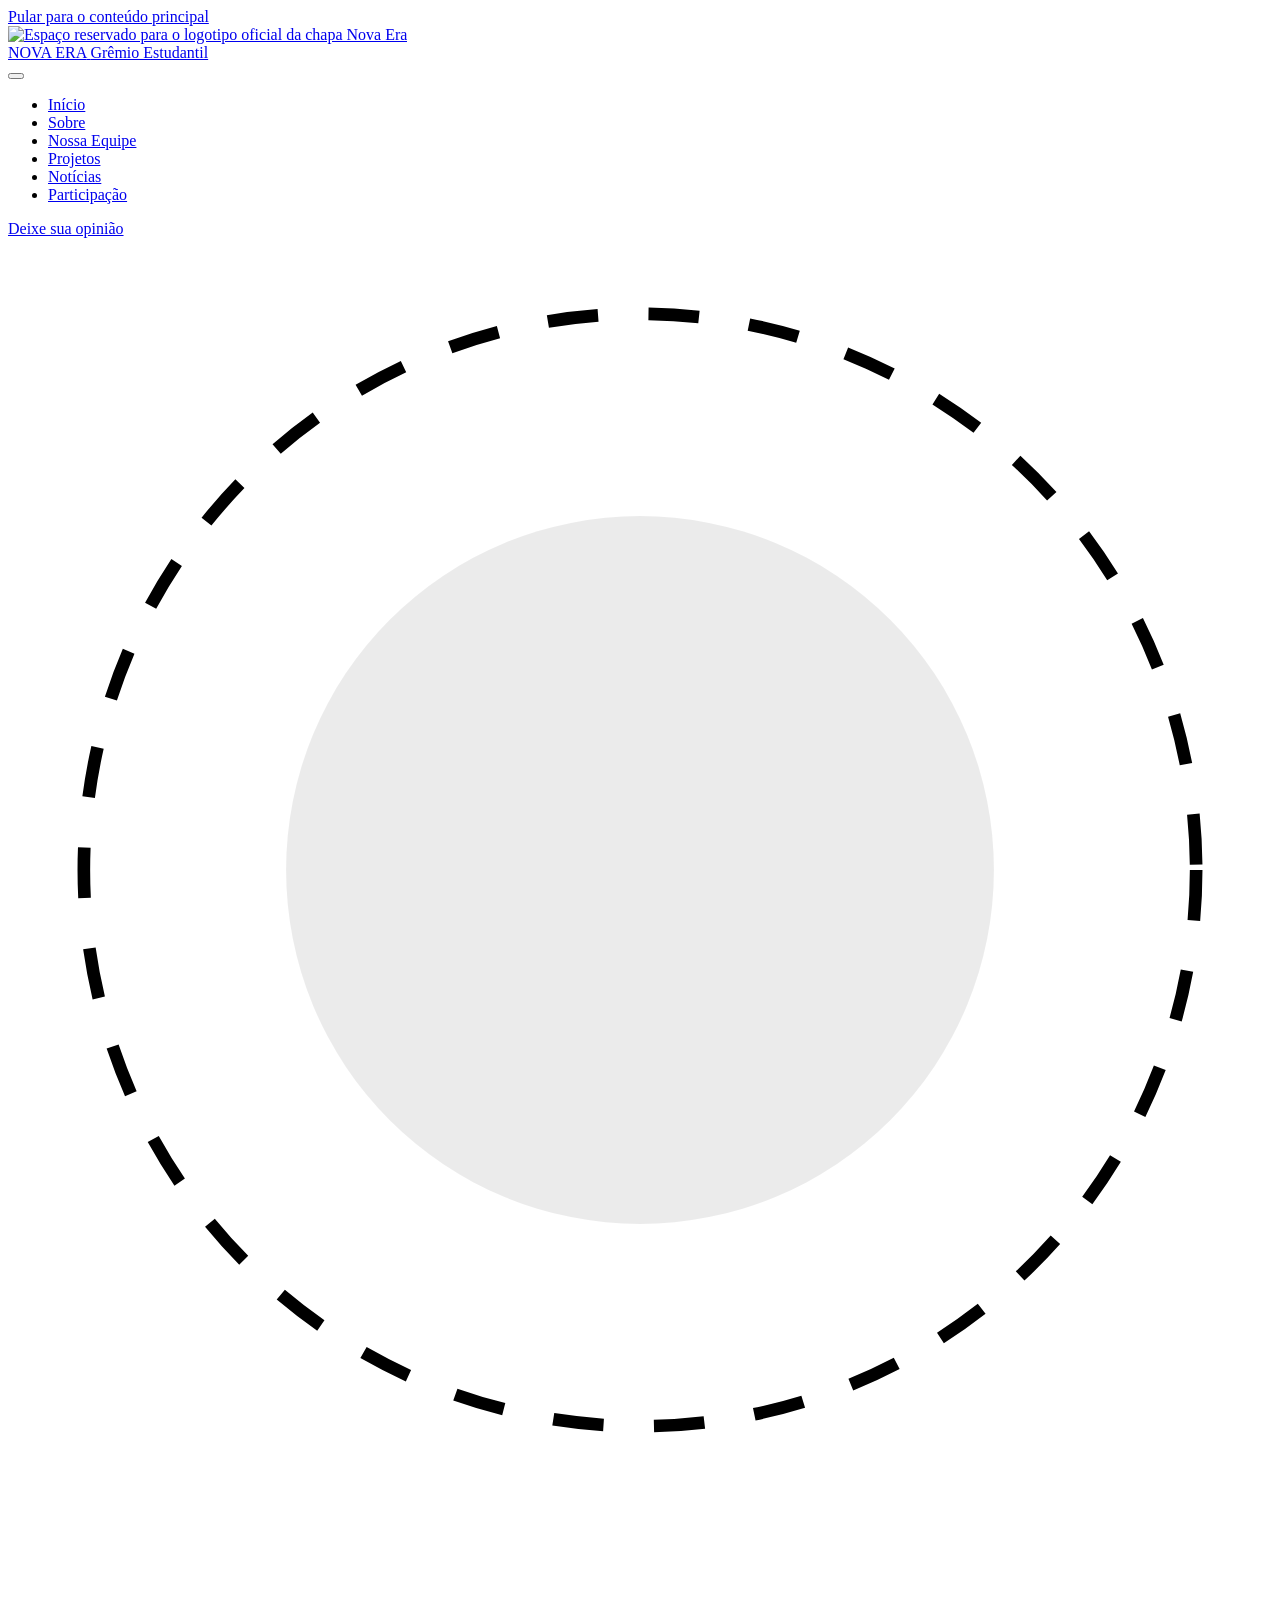
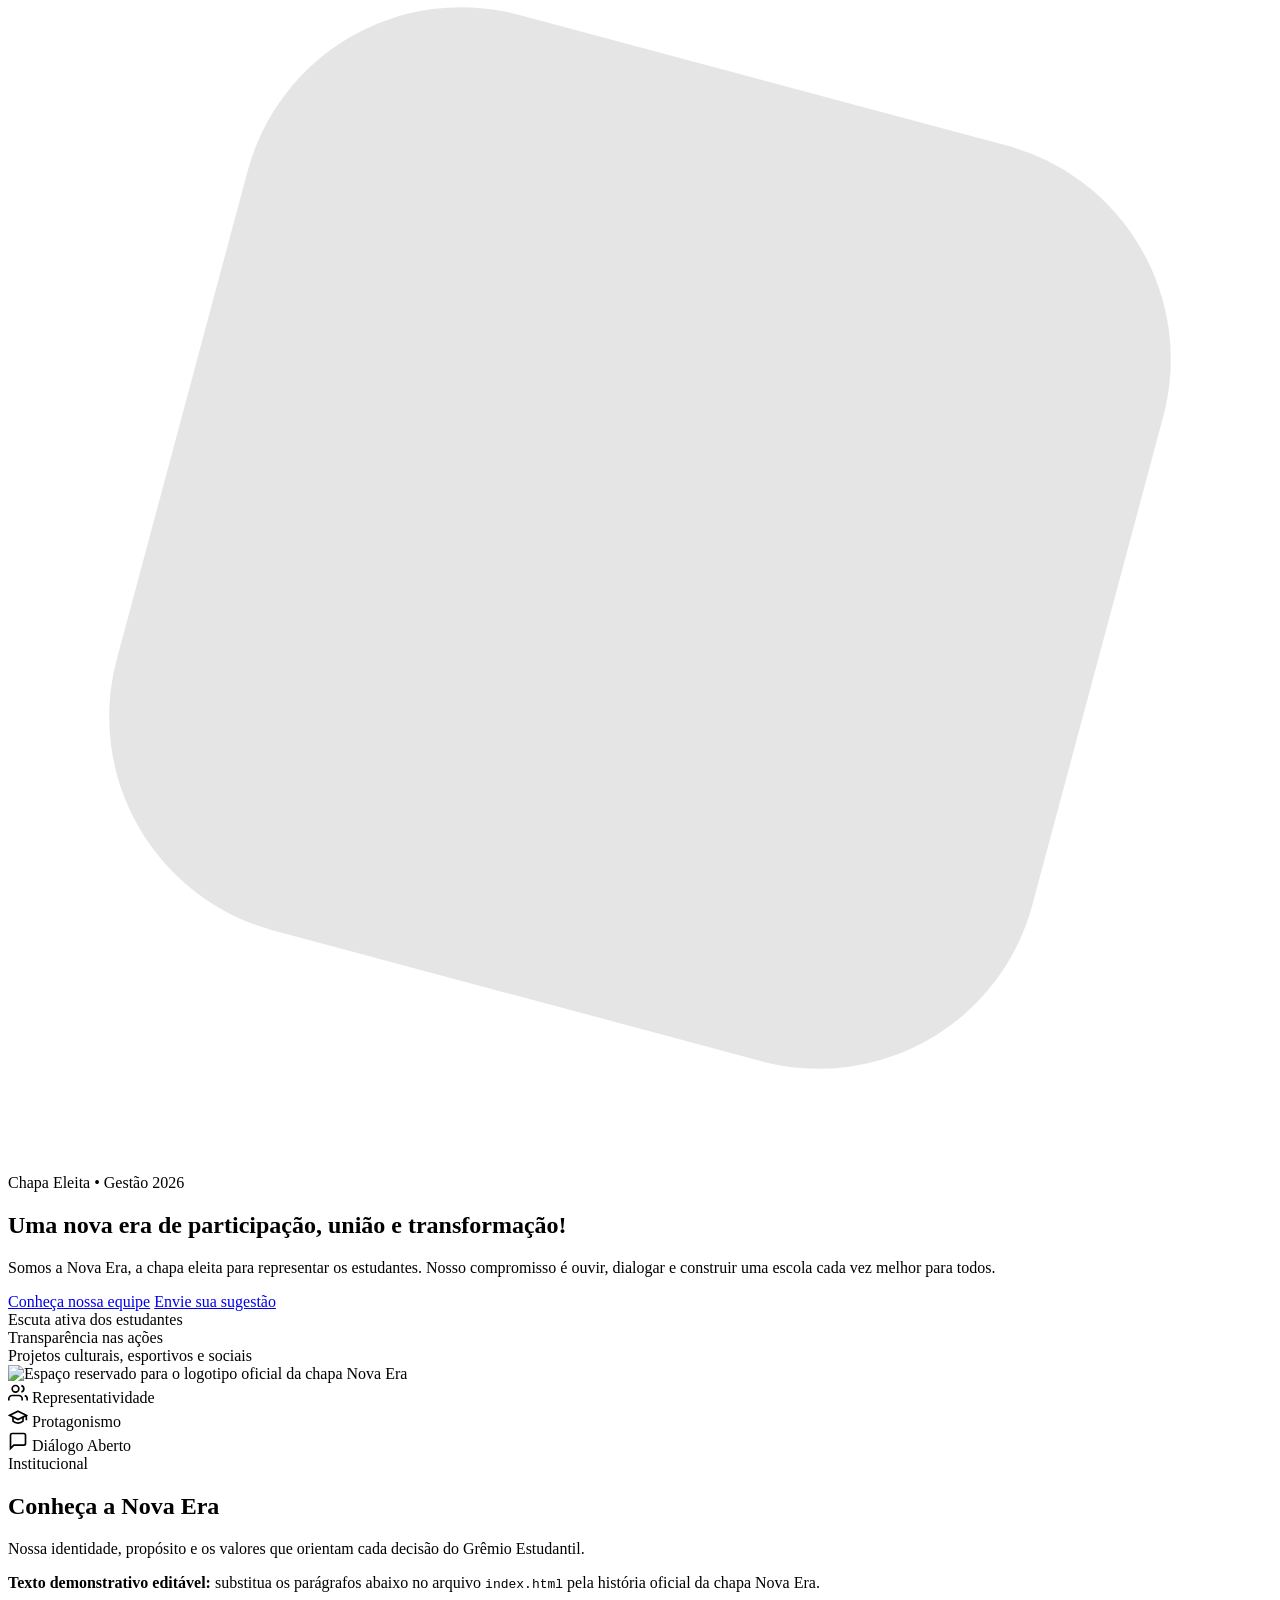
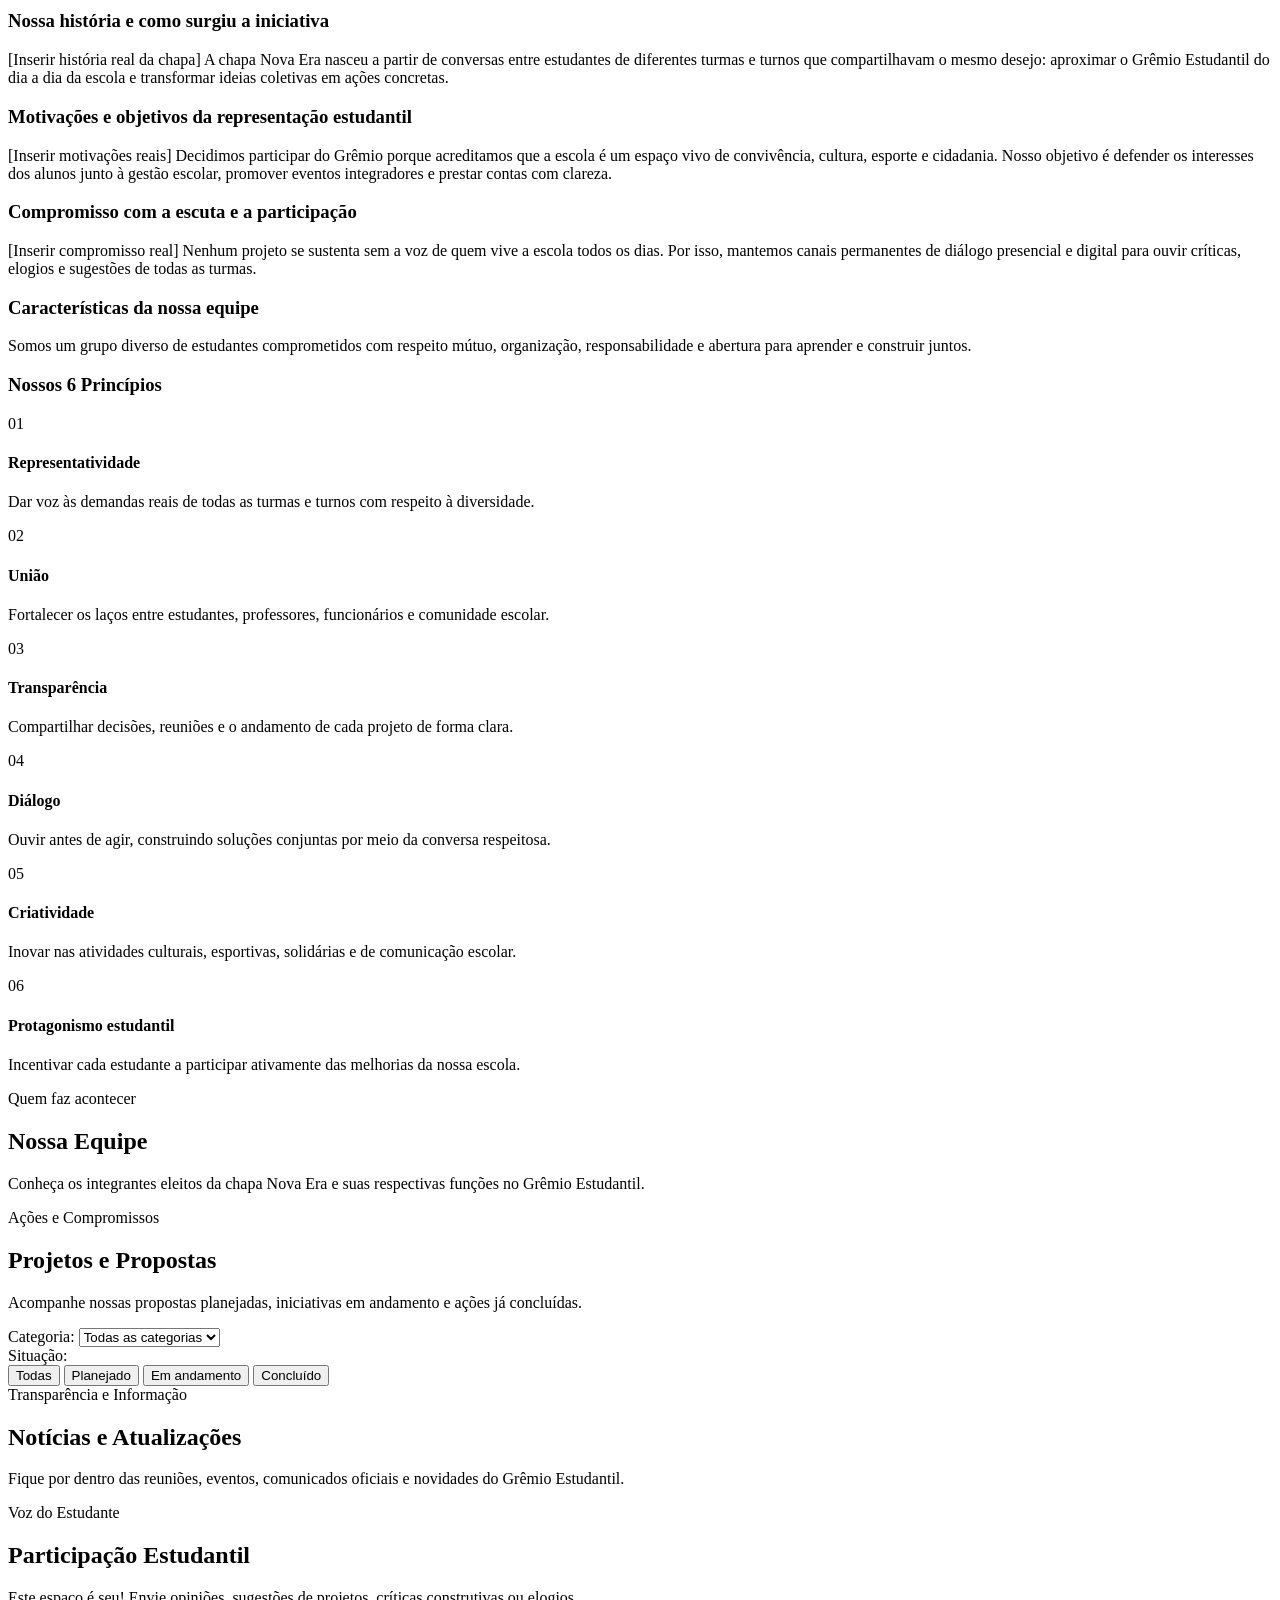
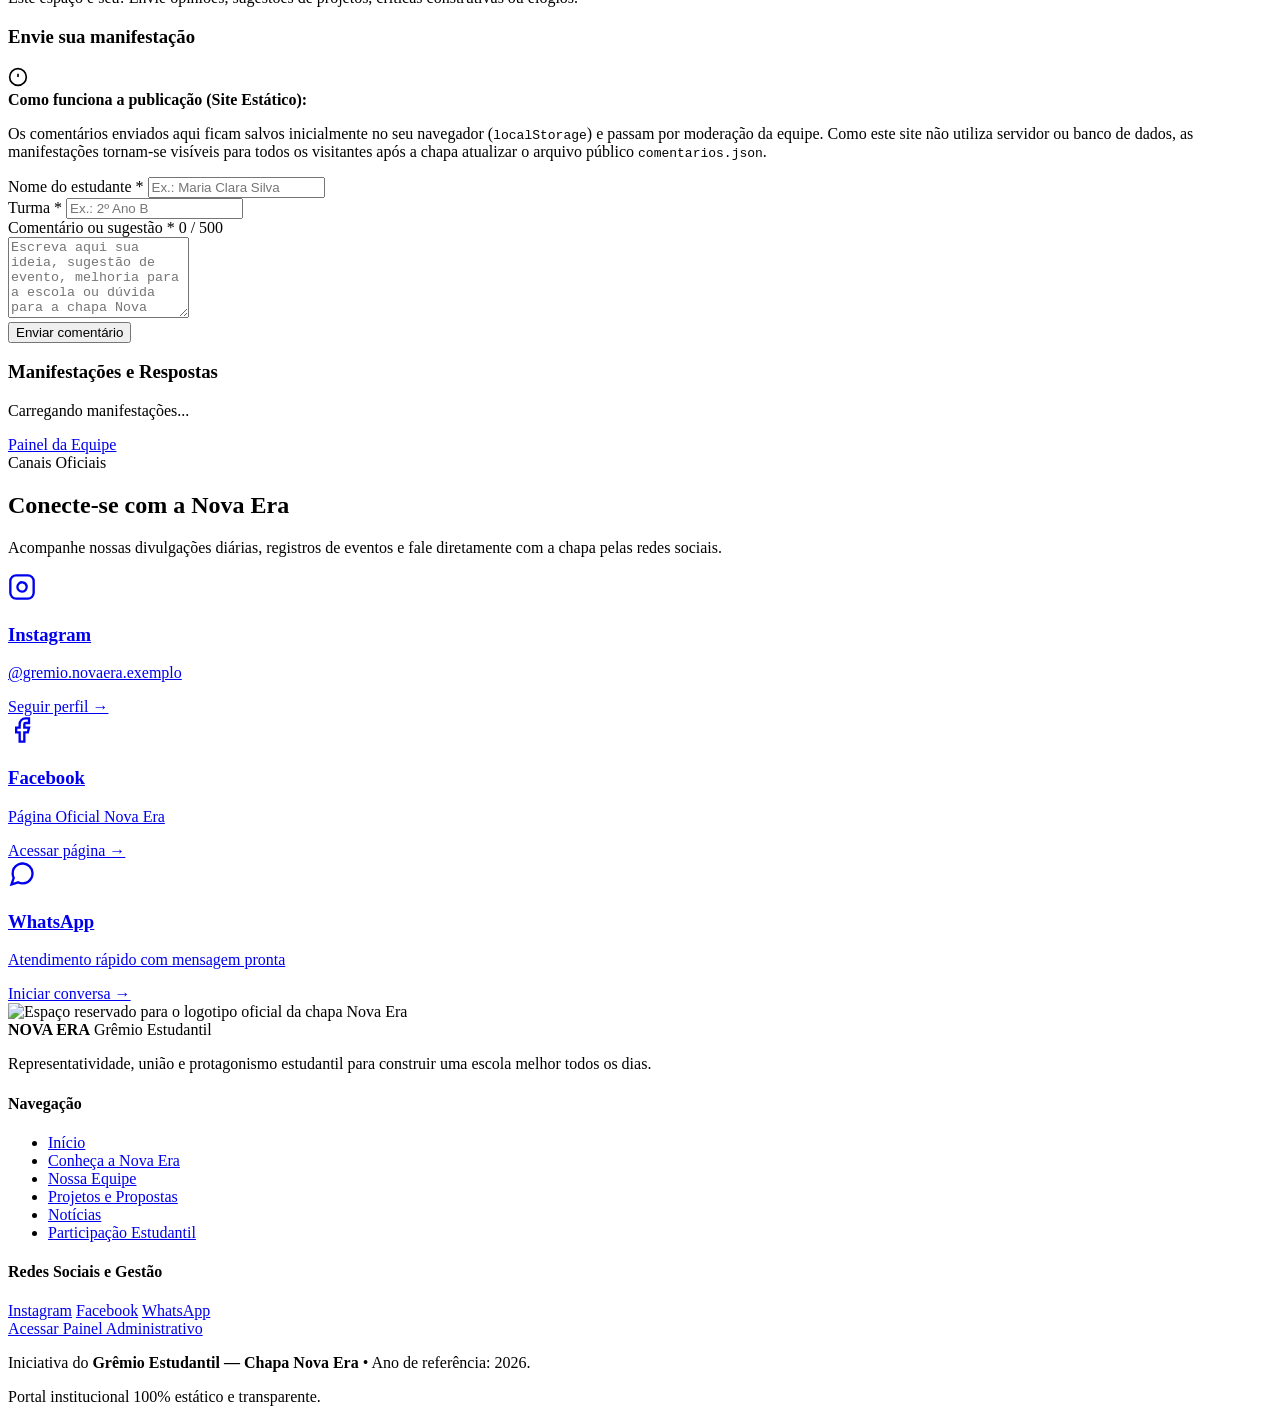
==== index.html @ f0f8c64d "Add files via upload" ====
<!DOCTYPE html>
<html lang="pt-BR">
<head>
  <meta charset="UTF-8" />
  <meta name="viewport" content="width=device-width, initial-scale=1.0" />
  <title>Nova Era — Grêmio Estudantil | Participação, União e Transformação</title>
  <meta name="description" content="Site institucional oficial da chapa Nova Era, eleita para o Grêmio Estudantil. Conheça nossa equipe, propostas, projetos, notícias e envie sua sugestão." />
  <meta name="theme-color" content="#0F3D82" />
  <meta property="og:type" content="website" />
  <meta property="og:locale" content="pt_BR" />
  <meta property="og:title" content="Nova Era — Grêmio Estudantil" />
  <meta property="og:description" content="Uma nova era de participação, união e transformação! Conheça os integrantes, projetos, notícias e participe deixando sua opinião." />
  <meta property="og:image" content="./assets/logo/logo-placeholder.svg" />
  <link rel="icon" type="image/svg+xml" href="./assets/icons/favicon.svg" />
  <link rel="stylesheet" href="./css/style.css" />
</head>
<body>
  <a class="skip-link" href="#conteudo-principal">Pular para o conteúdo principal</a>

  <header class="site-header" id="site-header">
    <div class="container header-inner">
      <a href="#inicio" class="brand" aria-label="Nova Era — Voltar ao início">
        <div class="brand-logo-slot">
          <img
            id="header-logo"
            src="./assets/logo/logo-placeholder.svg"
            alt="Espaço reservado para o logotipo oficial da chapa Nova Era"
            width="48"
            height="48"
          />
        </div>
        <div class="brand-text">
          <span class="brand-name" id="header-brand-name">NOVA ERA</span>
          <span class="brand-subtitle" id="header-brand-subtitle">Grêmio Estudantil</span>
        </div>
      </a>

      <button
        type="button"
        class="nav-toggle"
        id="nav-toggle"
        aria-expanded="false"
        aria-controls="main-nav"
        aria-label="Abrir menu de navegação"
      >
        <span class="nav-toggle-bar"></span>
        <span class="nav-toggle-bar"></span>
        <span class="nav-toggle-bar"></span>
      </button>

      <nav class="main-nav" id="main-nav" aria-label="Navegação principal">
        <ul class="nav-list">
          <li><a href="#inicio" class="nav-link">Início</a></li>
          <li><a href="#sobre" class="nav-link">Sobre</a></li>
          <li><a href="#equipe" class="nav-link">Nossa Equipe</a></li>
          <li><a href="#projetos" class="nav-link">Projetos</a></li>
          <li><a href="#noticias" class="nav-link">Notícias</a></li>
          <li><a href="#participacao" class="nav-link">Participação</a></li>
        </ul>
        <a href="#participacao" class="btn btn-accent nav-cta">Deixe sua opinião</a>
      </nav>
    </div>
  </header>

  <main id="conteudo-principal">
    <section class="hero" id="inicio">
      <div class="hero-decor" aria-hidden="true">
        <svg class="hero-shape hero-shape-1" viewBox="0 0 200 200" xmlns="http://www.w3.org/2000/svg">
          <circle cx="100" cy="100" r="88" fill="none" stroke="currentColor" stroke-width="2" stroke-dasharray="8 8" />
          <circle cx="100" cy="100" r="56" fill="currentColor" fill-opacity="0.08" />
        </svg>
        <svg class="hero-shape hero-shape-2" viewBox="0 0 160 160" xmlns="http://www.w3.org/2000/svg">
          <rect x="20" y="20" width="120" height="120" rx="28" fill="currentColor" fill-opacity="0.1" transform="rotate(15 80 80)" />
        </svg>
      </div>

      <div class="container hero-grid">
        <div class="hero-content">
          <span class="hero-badge">Chapa Eleita • Gestão <span id="hero-ano">2026</span></span>
          <h1 class="hero-title">Uma nova era de participação, união e transformação!</h1>
          <p class="hero-subtitle">
            Somos a Nova Era, a chapa eleita para representar os estudantes. Nosso compromisso é ouvir,
            dialogar e construir uma escola cada vez melhor para todos.
          </p>

          <div class="hero-actions">
            <a href="#equipe" class="btn btn-accent btn-lg">Conheça nossa equipe</a>
            <a href="#participacao" class="btn btn-outline-light btn-lg">Envie sua sugestão</a>
          </div>

          <div class="hero-highlights" aria-label="Pilares da chapa">
            <div class="hero-highlight-item">
              <span class="highlight-dot"></span>
              <span>Escuta ativa dos estudantes</span>
            </div>
            <div class="hero-highlight-item">
              <span class="highlight-dot"></span>
              <span>Transparência nas ações</span>
            </div>
            <div class="hero-highlight-item">
              <span class="highlight-dot"></span>
              <span>Projetos culturais, esportivos e sociais</span>
            </div>
          </div>
        </div>

        <div class="hero-visual">
          <div class="hero-card">
            <div class="hero-logo-frame">
              <img
                id="hero-logo"
                src="./assets/logo/logo-placeholder.svg"
                alt="Espaço reservado para o logotipo oficial da chapa Nova Era"
                width="240"
                height="240"
              />
            </div>

            <div class="hero-mini-cards">
              <div class="mini-pill">
                <svg width="20" height="20" viewBox="0 0 24 24" fill="none" stroke="currentColor" stroke-width="2" aria-hidden="true">
                  <path d="M17 21v-2a4 4 0 0 0-4-4H5a4 4 0 0 0-4 4v2"></path>
                  <circle cx="9" cy="7" r="4"></circle>
                  <path d="M23 21v-2a4 4 0 0 0-3-3.87"></path>
                  <path d="M16 3.13a4 4 0 0 1 0 7.75"></path>
                </svg>
                <span>Representatividade</span>
              </div>
              <div class="mini-pill">
                <svg width="20" height="20" viewBox="0 0 24 24" fill="none" stroke="currentColor" stroke-width="2" aria-hidden="true">
                  <path d="M22 10v6M2 10l10-5 10 5-10 5z"></path>
                  <path d="M6 12v5c3 3 9 3 12 0v-5"></path>
                </svg>
                <span>Protagonismo</span>
              </div>
              <div class="mini-pill">
                <svg width="20" height="20" viewBox="0 0 24 24" fill="none" stroke="currentColor" stroke-width="2" aria-hidden="true">
                  <path d="M21 15a2 2 0 0 1-2 2H7l-4 4V5a2 2 0 0 1 2-2h14a2 2 0 0 1 2 2z"></path>
                </svg>
                <span>Diálogo Aberto</span>
              </div>
            </div>
          </div>
        </div>
      </div>
    </section>

    <section class="section section-light" id="sobre">
      <div class="container">
        <header class="section-header">
          <span class="section-eyebrow">Institucional</span>
          <h2 class="section-title">Conheça a Nova Era</h2>
          <p class="section-description">
            Nossa identidade, propósito e os valores que orientam cada decisão do Grêmio Estudantil.
          </p>
        </header>

        <div class="sobre-grid">
          <article class="sobre-story card">
            <div class="editable-notice" role="note">
              <strong>Texto demonstrativo editável:</strong> substitua os parágrafos abaixo no arquivo
              <code>index.html</code> pela história oficial da chapa Nova Era.
            </div>

            <h3>Nossa história e como surgiu a iniciativa</h3>
            <p>
              [Inserir história real da chapa] A chapa Nova Era nasceu a partir de conversas entre estudantes
              de diferentes turmas e turnos que compartilhavam o mesmo desejo: aproximar o Grêmio Estudantil
              do dia a dia da escola e transformar ideias coletivas em ações concretas.
            </p>

            <h3>Motivações e objetivos da representação estudantil</h3>
            <p>
              [Inserir motivações reais] Decidimos participar do Grêmio porque acreditamos que a escola é um
              espaço vivo de convivência, cultura, esporte e cidadania. Nosso objetivo é defender os interesses
              dos alunos junto à gestão escolar, promover eventos integradores e prestar contas com clareza.
            </p>

            <h3>Compromisso com a escuta e a participação</h3>
            <p>
              [Inserir compromisso real] Nenhum projeto se sustenta sem a voz de quem vive a escola todos os
              dias. Por isso, mantemos canais permanentes de diálogo presencial e digital para ouvir críticas,
              elogios e sugestões de todas as turmas.
            </p>
          </article>

          <aside class="sobre-valores">
            <div class="card valores-intro-card">
              <h3>Características da nossa equipe</h3>
              <p>
                Somos um grupo diverso de estudantes comprometidos com respeito mútuo, organização,
                responsabilidade e abertura para aprender e construir juntos.
              </p>
            </div>

            <h3 class="valores-heading">Nossos 6 Princípios</h3>
            <div class="principios-grid">
              <div class="principio-card">
                <span class="principio-icon" aria-hidden="true">01</span>
                <div>
                  <h4>Representatividade</h4>
                  <p>Dar voz às demandas reais de todas as turmas e turnos com respeito à diversidade.</p>
                </div>
              </div>
              <div class="principio-card">
                <span class="principio-icon" aria-hidden="true">02</span>
                <div>
                  <h4>União</h4>
                  <p>Fortalecer os laços entre estudantes, professores, funcionários e comunidade escolar.</p>
                </div>
              </div>
              <div class="principio-card">
                <span class="principio-icon" aria-hidden="true">03</span>
                <div>
                  <h4>Transparência</h4>
                  <p>Compartilhar decisões, reuniões e o andamento de cada projeto de forma clara.</p>
                </div>
              </div>
              <div class="principio-card">
                <span class="principio-icon" aria-hidden="true">04</span>
                <div>
                  <h4>Diálogo</h4>
                  <p>Ouvir antes de agir, construindo soluções conjuntas por meio da conversa respeitosa.</p>
                </div>
              </div>
              <div class="principio-card">
                <span class="principio-icon" aria-hidden="true">05</span>
                <div>
                  <h4>Criatividade</h4>
                  <p>Inovar nas atividades culturais, esportivas, solidárias e de comunicação escolar.</p>
                </div>
              </div>
              <div class="principio-card">
                <span class="principio-icon" aria-hidden="true">06</span>
                <div>
                  <h4>Protagonismo estudantil</h4>
                  <p>Incentivar cada estudante a participar ativamente das melhorias da nossa escola.</p>
                </div>
              </div>
            </div>
          </aside>
        </div>
      </div>
    </section>

    <section class="section section-muted" id="equipe">
      <div class="container">
        <header class="section-header">
          <span class="section-eyebrow">Quem faz acontecer</span>
          <h2 class="section-title">Nossa Equipe</h2>
          <p class="section-description">
            Conheça os integrantes eleitos da chapa Nova Era e suas respectivas funções no Grêmio Estudantil.
          </p>
        </header>

        <div id="equipe-status" class="status-message" aria-live="polite"></div>
        <div id="equipe-grid" class="equipe-grid"></div>
      </div>
    </section>

    <section class="section section-light" id="projetos">
      <div class="container">
        <header class="section-header">
          <span class="section-eyebrow">Ações e Compromissos</span>
          <h2 class="section-title">Projetos e Propostas</h2>
          <p class="section-description">
            Acompanhe nossas propostas planejadas, iniciativas em andamento e ações já concluídas.
          </p>
        </header>

        <div class="projetos-filtros" role="region" aria-label="Filtros de projetos">
          <div class="filtro-grupo">
            <label for="filtro-categoria" class="filtro-label">Categoria:</label>
            <select id="filtro-categoria" class="filtro-select">
              <option value="todas">Todas as categorias</option>
            </select>
          </div>

          <div class="filtro-grupo">
            <span class="filtro-label">Situação:</span>
            <div class="filtro-pills" id="projetos-filtros-situacao" role="group" aria-label="Filtrar por situação">
              <button type="button" class="pill-btn active" data-situacao="todas">Todas</button>
              <button type="button" class="pill-btn" data-situacao="Planejado">Planejado</button>
              <button type="button" class="pill-btn" data-situacao="Em andamento">Em andamento</button>
              <button type="button" class="pill-btn" data-situacao="Concluído">Concluído</button>
            </div>
          </div>
        </div>

        <div id="projetos-status" class="status-message" aria-live="polite"></div>
        <div id="projetos-grid" class="projetos-grid"></div>
      </div>
    </section>

    <section class="section section-muted" id="noticias">
      <div class="container">
        <header class="section-header">
          <span class="section-eyebrow">Transparência e Informação</span>
          <h2 class="section-title">Notícias e Atualizações</h2>
          <p class="section-description">
            Fique por dentro das reuniões, eventos, comunicados oficiais e novidades do Grêmio Estudantil.
          </p>
        </header>

        <div id="noticias-status" class="status-message" aria-live="polite"></div>
        <div id="noticias-grid" class="noticias-grid"></div>
      </div>
    </section>

    <section class="section section-light" id="participacao">
      <div class="container">
        <header class="section-header">
          <span class="section-eyebrow">Voz do Estudante</span>
          <h2 class="section-title">Participação Estudantil</h2>
          <p class="section-description">
            Este espaço é seu! Envie opiniões, sugestões de projetos, críticas construtivas ou elogios.
          </p>
        </header>

        <div class="participacao-layout">
          <div class="card form-card">
            <h3>Envie sua manifestação</h3>

            <div class="moderation-alert" role="note">
              <svg width="20" height="20" viewBox="0 0 24 24" fill="none" stroke="currentColor" stroke-width="2" aria-hidden="true">
                <circle cx="12" cy="12" r="10"></circle>
                <line x1="12" y1="8" x2="12" y2="12"></line>
                <line x1="12" y1="16" x2="12.01" y2="16"></line>
              </svg>
              <div>
                <strong>Como funciona a publicação (Site Estático):</strong>
                <p>
                  Os comentários enviados aqui ficam salvos inicialmente no seu navegador
                  (<code>localStorage</code>) e passam por moderação da equipe. Como este site não utiliza
                  servidor ou banco de dados, as manifestações tornam-se visíveis para todos os visitantes
                  após a chapa atualizar o arquivo público <code>comentarios.json</code>.
                </p>
              </div>
            </div>

            <form id="form-comentario" novalidate>
              <div class="form-group">
                <label for="comentario-nome">Nome do estudante <span class="required">*</span></label>
                <input
                  type="text"
                  id="comentario-nome"
                  name="nome"
                  maxlength="80"
                  placeholder="Ex.: Maria Clara Silva"
                  required
                />
                <span class="field-error" id="erro-nome" aria-live="polite"></span>
              </div>

              <div class="form-group">
                <label for="comentario-turma">Turma <span class="required">*</span></label>
                <input
                  type="text"
                  id="comentario-turma"
                  name="turma"
                  maxlength="40"
                  placeholder="Ex.: 2º Ano B"
                  required
                />
                <span class="field-error" id="erro-turma" aria-live="polite"></span>
              </div>

              <div class="form-group">
                <div class="label-row">
                  <label for="comentario-mensagem">Comentário ou sugestão <span class="required">*</span></label>
                  <span class="char-counter" id="comentario-contador">0 / 500</span>
                </div>
                <textarea
                  id="comentario-mensagem"
                  name="mensagem"
                  rows="5"
                  maxlength="500"
                  placeholder="Escreva aqui sua ideia, sugestão de evento, melhoria para a escola ou dúvida para a chapa Nova Era..."
                  required
                ></textarea>
                <span class="field-error" id="erro-mensagem" aria-live="polite"></span>
              </div>

              <button type="submit" class="btn btn-primary btn-block">Enviar comentário</button>

              <div id="comentario-feedback" class="form-feedback" role="status" aria-live="polite"></div>
            </form>
          </div>

          <div class="comentarios-panel">
            <div class="comentarios-toolbar">
              <div>
                <h3>Manifestações e Respostas</h3>
                <p class="comentarios-count" id="comentarios-total">Carregando manifestações...</p>
              </div>
              <a href="./admin.html" class="admin-subtle-link" title="Acesso da equipe para moderação e exportação JSON">
                Painel da Equipe
              </a>
            </div>

            <div id="comentarios-status" class="status-message" aria-live="polite"></div>
            <div id="comentarios-lista" class="comentarios-lista"></div>
          </div>
        </div>
      </div>
    </section>

    <section class="section section-social" id="contato">
      <div class="container">
        <header class="section-header section-header-light">
          <span class="section-eyebrow section-eyebrow-light">Canais Oficiais</span>
          <h2 class="section-title">Conecte-se com a Nova Era</h2>
          <p class="section-description">
            Acompanhe nossas divulgações diárias, registros de eventos e fale diretamente com a chapa pelas redes sociais.
          </p>
        </header>

        <div class="social-cards-grid">
          <a id="social-instagram" href="#" target="_blank" rel="noopener noreferrer" class="social-card social-instagram">
            <div class="social-icon-wrap" aria-hidden="true">
              <svg width="28" height="28" viewBox="0 0 24 24" fill="none" stroke="currentColor" stroke-width="2">
                <rect x="2" y="2" width="20" height="20" rx="5" ry="5"></rect>
                <path d="M16 11.37A4 4 0 1 1 12.63 8 4 4 0 0 1 16 11.37z"></path>
                <line x1="17.5" y1="6.5" x2="17.51" y2="6.5"></line>
              </svg>
            </div>
            <div>
              <h3>Instagram</h3>
              <p id="social-instagram-user">@gremio.novaera.exemplo</p>
              <span class="social-action">Seguir perfil &rarr;</span>
            </div>
          </a>

          <a id="social-facebook" href="#" target="_blank" rel="noopener noreferrer" class="social-card social-facebook">
            <div class="social-icon-wrap" aria-hidden="true">
              <svg width="28" height="28" viewBox="0 0 24 24" fill="none" stroke="currentColor" stroke-width="2">
                <path d="M18 2h-3a5 5 0 0 0-5 5v3H7v4h3v8h4v-8h3l1-4h-4V7a1 1 0 0 1 1-1h3z"></path>
              </svg>
            </div>
            <div>
              <h3>Facebook</h3>
              <p id="social-facebook-page">Página Oficial Nova Era</p>
              <span class="social-action">Acessar página &rarr;</span>
            </div>
          </a>

          <a id="social-whatsapp" href="#" target="_blank" rel="noopener noreferrer" class="social-card social-whatsapp">
            <div class="social-icon-wrap" aria-hidden="true">
              <svg width="28" height="28" viewBox="0 0 24 24" fill="none" stroke="currentColor" stroke-width="2">
                <path d="M21 11.5a8.38 8.38 0 0 1-.9 3.8 8.5 8.5 0 0 1-7.6 4.7 8.38 8.38 0 0 1-3.8-.9L3 21l1.9-5.7a8.38 8.38 0 0 1-.9-3.8 8.5 8.5 0 0 1 4.7-7.6 8.38 8.38 0 0 1 3.8-.9h.5a8.48 8.48 0 0 1 8 8v.5z"></path>
              </svg>
            </div>
            <div>
              <h3>WhatsApp</h3>
              <p id="social-whatsapp-desc">Atendimento rápido com mensagem pronta</p>
              <span class="social-action">Iniciar conversa &rarr;</span>
            </div>
          </a>
        </div>
      </div>
    </section>
  </main>

  <footer class="site-footer">
    <div class="container footer-grid">
      <div class="footer-brand">
        <div class="footer-brand-head">
          <div class="brand-logo-slot">
            <img
              id="footer-logo"
              src="./assets/logo/logo-placeholder.svg"
              alt="Espaço reservado para o logotipo oficial da chapa Nova Era"
              width="52"
              height="52"
            />
          </div>
          <div>
            <strong class="footer-title" id="footer-brand-name">NOVA ERA</strong>
            <span class="footer-subtitle">Grêmio Estudantil</span>
          </div>
        </div>
        <p class="footer-phrase" id="footer-frase">
          Representatividade, união e protagonismo estudantil para construir uma escola melhor todos os dias.
        </p>
      </div>

      <div class="footer-links">
        <h4>Navegação</h4>
        <ul>
          <li><a href="#inicio">Início</a></li>
          <li><a href="#sobre">Conheça a Nova Era</a></li>
          <li><a href="#equipe">Nossa Equipe</a></li>
          <li><a href="#projetos">Projetos e Propostas</a></li>
          <li><a href="#noticias">Notícias</a></li>
          <li><a href="#participacao">Participação Estudantil</a></li>
        </ul>
      </div>

      <div class="footer-social-col">
        <h4>Redes Sociais e Gestão</h4>
        <div class="footer-social-icons" id="footer-social-icons">
          <a id="footer-instagram" href="#" target="_blank" rel="noopener noreferrer" aria-label="Instagram da Nova Era">Instagram</a>
          <a id="footer-facebook" href="#" target="_blank" rel="noopener noreferrer" aria-label="Facebook da Nova Era">Facebook</a>
          <a id="footer-whatsapp" href="#" target="_blank" rel="noopener noreferrer" aria-label="WhatsApp da Nova Era">WhatsApp</a>
        </div>
        <a href="./admin.html" class="footer-admin-btn">Acessar Painel Administrativo</a>
      </div>
    </div>

    <div class="footer-bottom">
      <div class="container footer-bottom-inner">
        <p>
          Iniciativa do <strong>Grêmio Estudantil — Chapa Nova Era</strong> • Ano de referência:
          <span id="footer-ano">2026</span>.
        </p>
        <p class="footer-tech-note">Portal institucional 100% estático e transparente.</p>
      </div>
    </div>
  </footer>

  <div id="noticia-modal" class="modal" role="dialog" aria-modal="true" aria-labelledby="noticia-modal-titulo" hidden>
    <div class="modal-backdrop" data-close-modal></div>
    <div class="modal-dialog">
      <button type="button" class="modal-close" id="noticia-modal-fechar" aria-label="Fechar notícia">&times;</button>
      <div id="noticia-modal-meta" class="modal-meta"></div>
      <h3 id="noticia-modal-titulo" class="modal-title"></h3>
      <img id="noticia-modal-imagem" class="modal-image" src="" alt="" hidden />
      <div id="noticia-modal-conteudo" class="modal-body"></div>
    </div>
  </div>

  <div id="toast-container" class="toast-container" aria-live="polite" aria-atomic="true"></div>

  <script src="./js/main.js"></script>
  <script src="./js/equipe.js"></script>
  <script src="./js/projetos.js"></script>
  <script src="./js/noticias.js"></script>
  <script src="./js/comentarios.js"></script>
</body>
</html>
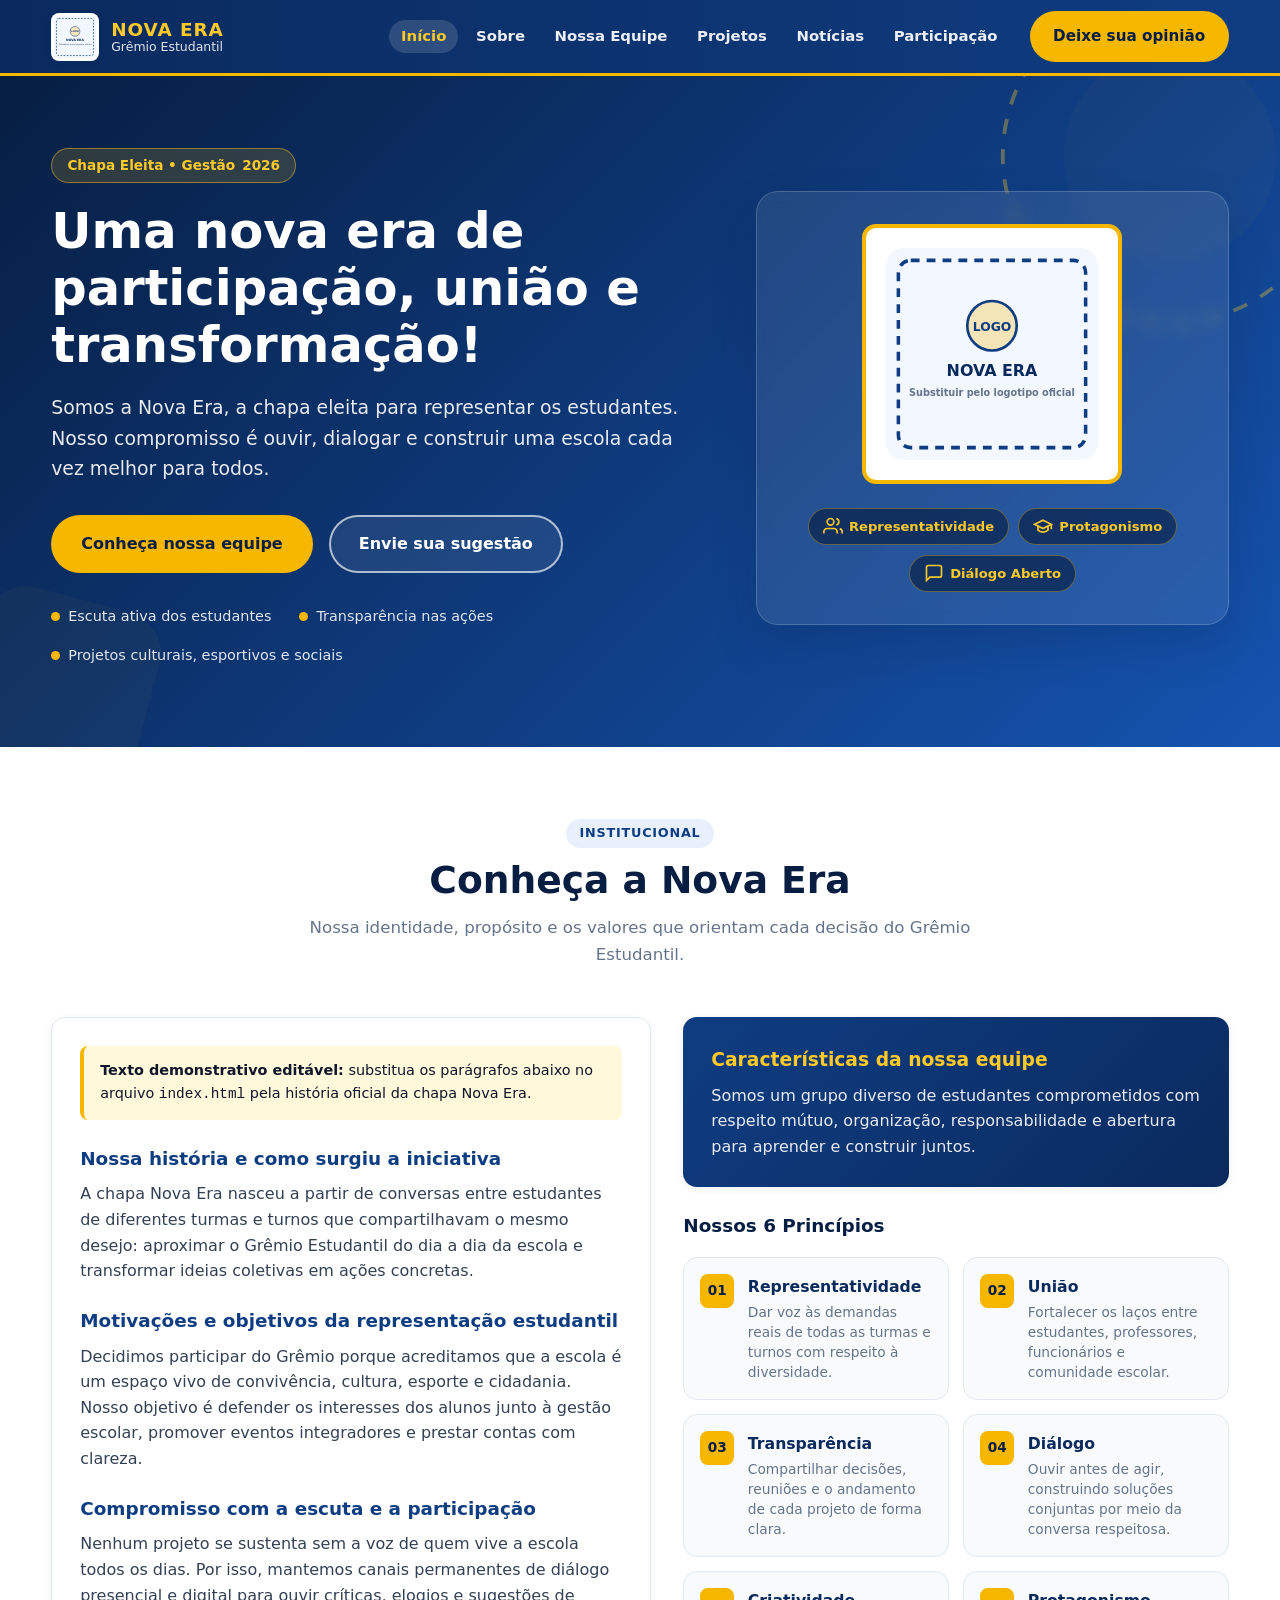
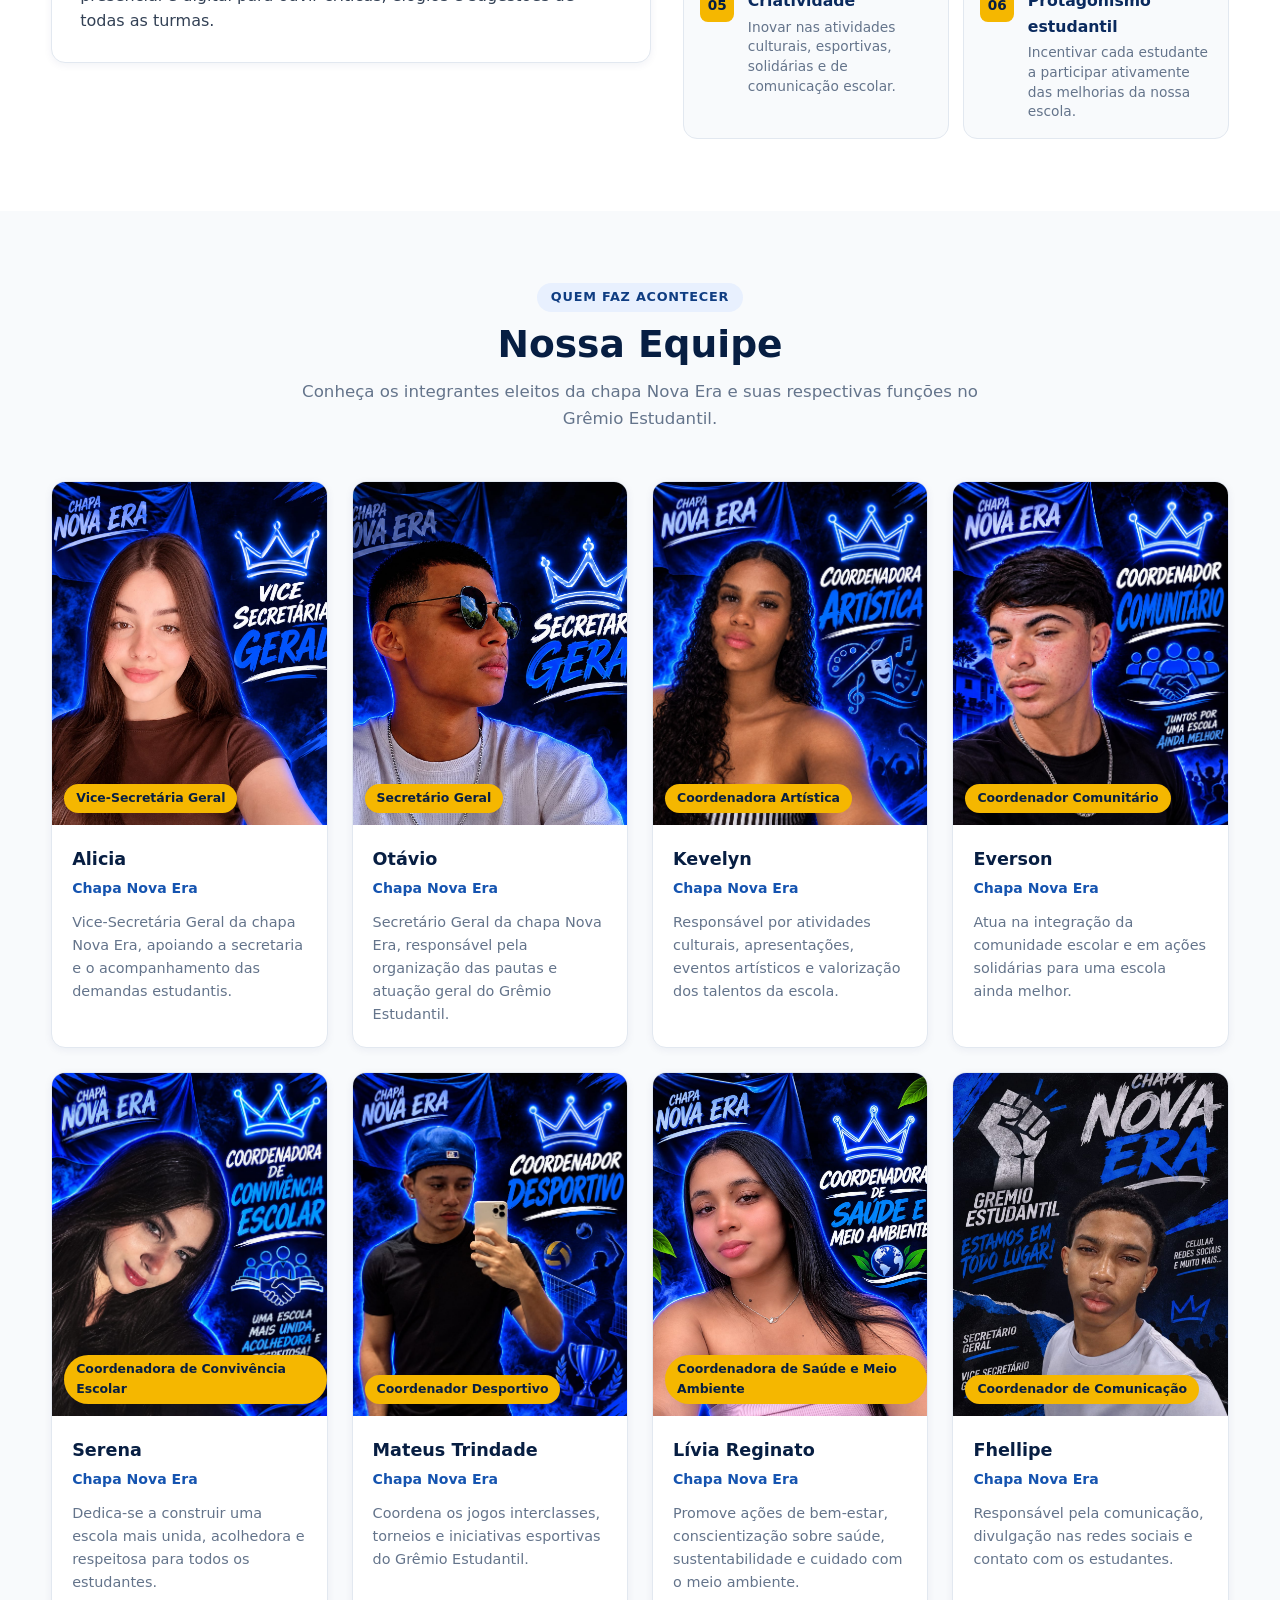
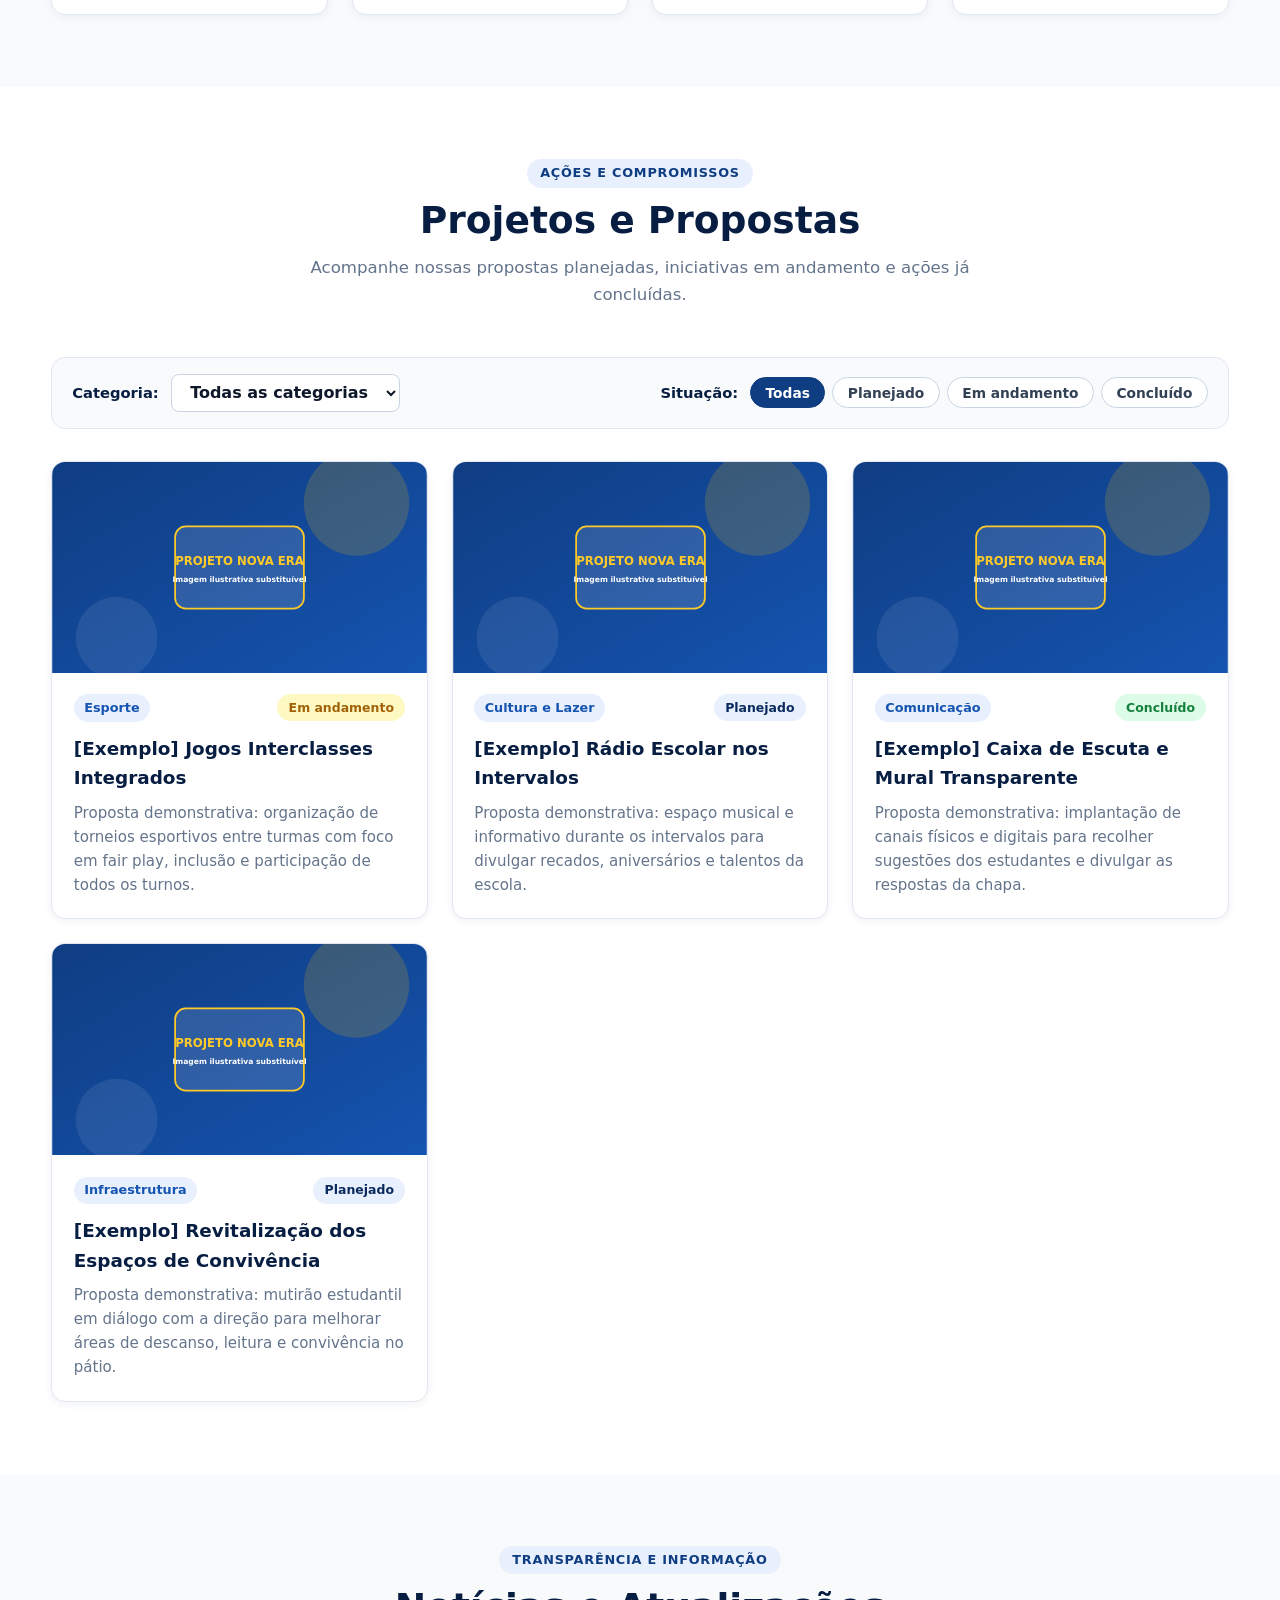
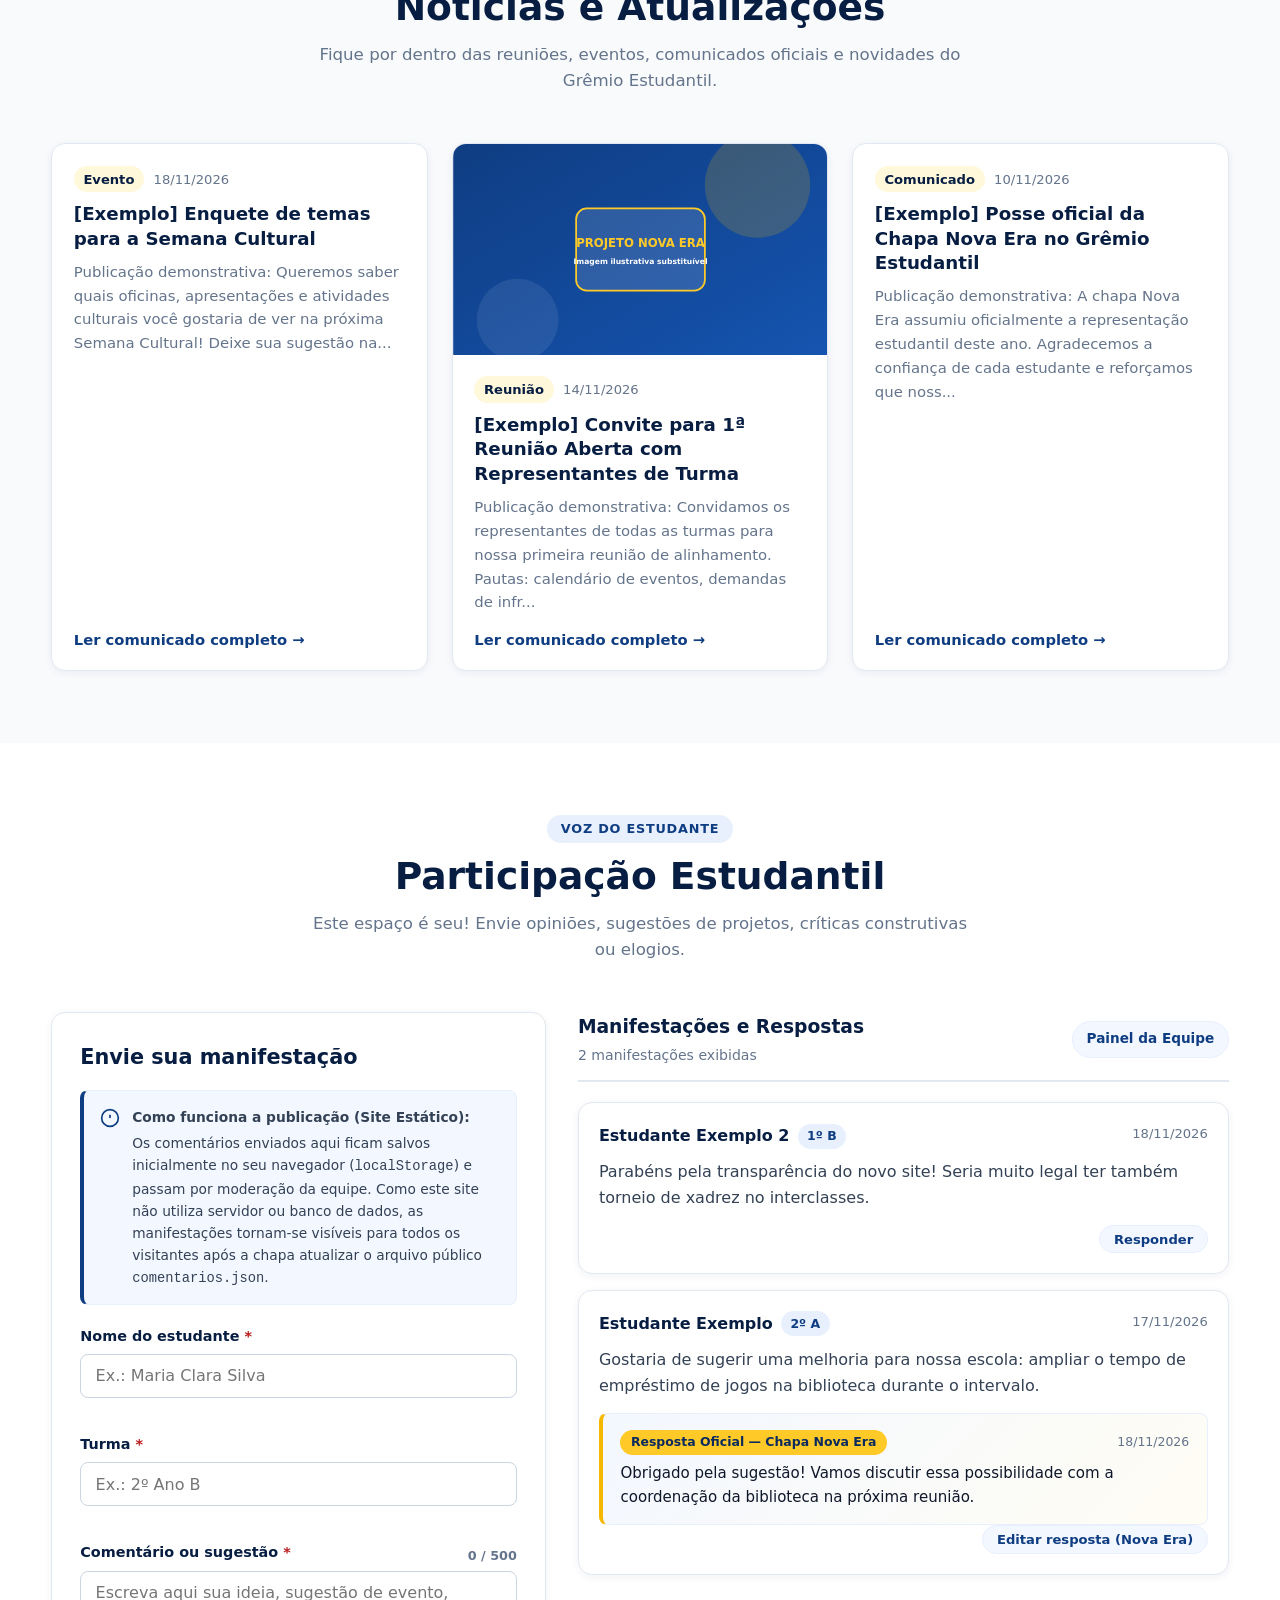
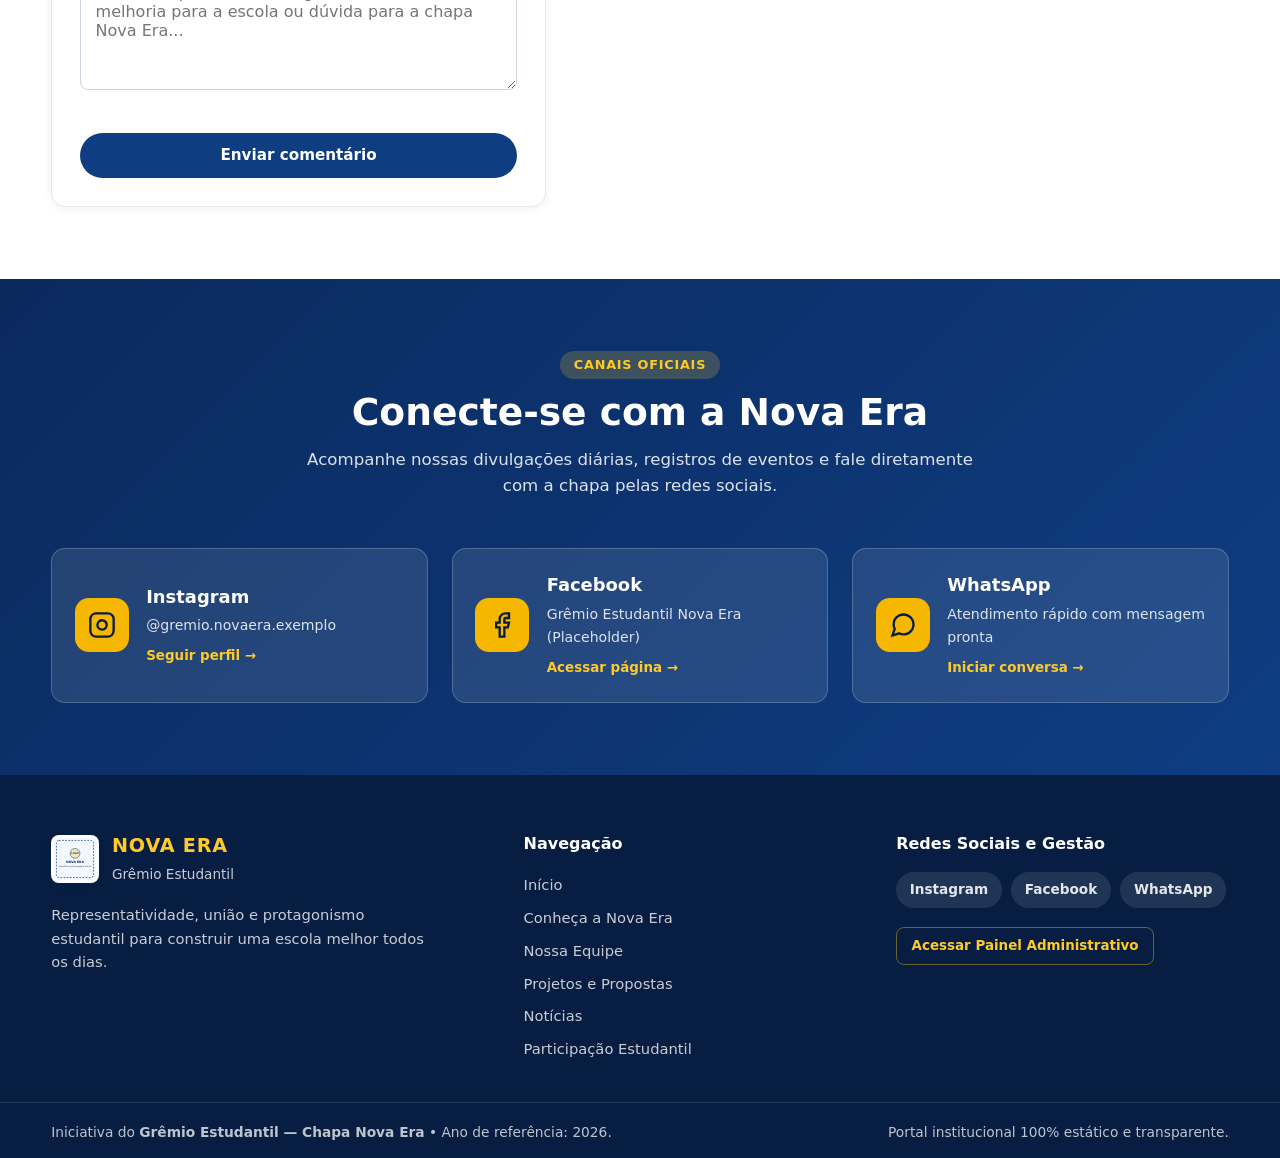
==== commit 9230e72a: "Update index.html" ====
--- a/index.html
+++ b/index.html
@@ -164,21 +164,21 @@
 
             <h3>Nossa história e como surgiu a iniciativa</h3>
             <p>
-              [Inserir história real da chapa] A chapa Nova Era nasceu a partir de conversas entre estudantes
+               A chapa Nova Era nasceu a partir de conversas entre estudantes
               de diferentes turmas e turnos que compartilhavam o mesmo desejo: aproximar o Grêmio Estudantil
               do dia a dia da escola e transformar ideias coletivas em ações concretas.
             </p>
 
             <h3>Motivações e objetivos da representação estudantil</h3>
             <p>
-              [Inserir motivações reais] Decidimos participar do Grêmio porque acreditamos que a escola é um
+              Decidimos participar do Grêmio porque acreditamos que a escola é um
               espaço vivo de convivência, cultura, esporte e cidadania. Nosso objetivo é defender os interesses
               dos alunos junto à gestão escolar, promover eventos integradores e prestar contas com clareza.
             </p>
 
             <h3>Compromisso com a escuta e a participação</h3>
             <p>
-              [Inserir compromisso real] Nenhum projeto se sustenta sem a voz de quem vive a escola todos os
+               Nenhum projeto se sustenta sem a voz de quem vive a escola todos os
               dias. Por isso, mantemos canais permanentes de diálogo presencial e digital para ouvir críticas,
               elogios e sugestões de todas as turmas.
             </p>
@@ -537,4 +537,4 @@
   <script src="./js/noticias.js"></script>
   <script src="./js/comentarios.js"></script>
 </body>
-</html>+</html>
--- a/css/style.css
+++ b/css/style.css
@@ -0,0 +1,1696 @@
+:root {
+  --blue-950: #071e42;
+  --blue-900: #0a2a5e;
+  --blue-800: #0f3d82;
+  --blue-700: #1554b0;
+  --blue-600: #1e6ce0;
+  --blue-100: #e8f0fe;
+  --blue-50: #f3f7ff;
+
+  --yellow-600: #d99b00;
+  --yellow-500: #f5b700;
+  --yellow-400: #ffca28;
+  --yellow-100: #fff8db;
+
+  --white: #ffffff;
+  --gray-50: #f8fafc;
+  --gray-100: #f1f5f9;
+  --gray-200: #e2e8f0;
+  --gray-300: #cbd5e1;
+  --gray-500: #64748b;
+  --gray-700: #334155;
+  --gray-900: #0f172a;
+
+  --success: #15803d;
+  --success-bg: #dcfce7;
+  --warning: #a16207;
+  --warning-bg: #fef9c3;
+  --danger: #b91c1c;
+  --danger-bg: #fee2e2;
+
+  --radius-sm: 8px;
+  --radius-md: 14px;
+  --radius-lg: 22px;
+  --radius-full: 9999px;
+
+  --shadow-sm: 0 2px 8px rgba(10, 42, 94, 0.06);
+  --shadow-md: 0 10px 26px rgba(10, 42, 94, 0.1);
+  --shadow-lg: 0 20px 45px rgba(7, 30, 66, 0.18);
+
+  --header-height: 76px;
+  --transition: 0.25s ease;
+  --font-sans: system-ui, -apple-system, "Segoe UI", Roboto, "Helvetica Neue", Arial, sans-serif;
+}
+
+*,
+*::before,
+*::after {
+  box-sizing: border-box;
+}
+
+html {
+  scroll-behavior: smooth;
+  scroll-padding-top: var(--header-height);
+}
+
+@media (prefers-reduced-motion: reduce) {
+  html {
+    scroll-behavior: auto;
+  }
+  *,
+  *::before,
+  *::after {
+    animation-duration: 0.01ms !important;
+    transition-duration: 0.01ms !important;
+  }
+}
+
+body {
+  margin: 0;
+  font-family: var(--font-sans);
+  font-size: 1rem;
+  line-height: 1.6;
+  color: var(--gray-700);
+  background-color: var(--white);
+  -webkit-font-smoothing: antialiased;
+}
+
+img {
+  max-width: 100%;
+  display: block;
+}
+
+a {
+  color: inherit;
+  text-decoration: none;
+}
+
+button,
+input,
+select,
+textarea {
+  font-family: inherit;
+  font-size: inherit;
+}
+
+:focus-visible {
+  outline: 3px solid var(--yellow-500);
+  outline-offset: 2px;
+}
+
+.sr-only {
+  position: absolute;
+  width: 1px;
+  height: 1px;
+  padding: 0;
+  margin: -1px;
+  overflow: hidden;
+  clip: rect(0, 0, 0, 0);
+  border: 0;
+}
+
+.skip-link {
+  position: absolute;
+  left: 1rem;
+  top: -100px;
+  z-index: 2000;
+  background: var(--yellow-500);
+  color: var(--blue-950);
+  font-weight: 700;
+  padding: 0.75rem 1.25rem;
+  border-radius: var(--radius-sm);
+  transition: top var(--transition);
+}
+
+.skip-link:focus {
+  top: 1rem;
+}
+
+.container {
+  width: min(1180px, 92%);
+  margin-inline: auto;
+}
+
+.btn {
+  display: inline-flex;
+  align-items: center;
+  justify-content: center;
+  gap: 0.5rem;
+  padding: 0.7rem 1.35rem;
+  border-radius: var(--radius-full);
+  border: 2px solid transparent;
+  font-weight: 700;
+  font-size: 0.95rem;
+  cursor: pointer;
+  transition: transform var(--transition), background-color var(--transition), box-shadow var(--transition), border-color var(--transition);
+}
+
+.btn:hover {
+  transform: translateY(-2px);
+}
+
+.btn:active {
+  transform: translateY(0);
+}
+
+.btn-lg {
+  padding: 0.9rem 1.75rem;
+  font-size: 1rem;
+}
+
+.btn-sm {
+  padding: 0.45rem 1rem;
+  font-size: 0.875rem;
+}
+
+.btn-block {
+  width: 100%;
+}
+
+.btn-primary {
+  background-color: var(--blue-800);
+  color: var(--white);
+}
+
+.btn-primary:hover {
+  background-color: var(--blue-700);
+  box-shadow: var(--shadow-md);
+}
+
+.btn-accent {
+  background-color: var(--yellow-500);
+  color: var(--blue-950);
+}
+
+.btn-accent:hover {
+  background-color: var(--yellow-400);
+  box-shadow: 0 8px 20px rgba(245, 183, 0, 0.35);
+}
+
+.btn-outline-light {
+  background-color: rgba(255, 255, 255, 0.08);
+  border-color: rgba(255, 255, 255, 0.65);
+  color: var(--white);
+}
+
+.btn-outline-light:hover {
+  background-color: var(--white);
+  color: var(--blue-900);
+  border-color: var(--white);
+}
+
+.btn-secondary {
+  background-color: var(--gray-200);
+  color: var(--gray-900);
+}
+
+.btn-secondary:hover {
+  background-color: var(--gray-300);
+}
+
+.btn-danger {
+  background-color: var(--danger);
+  color: var(--white);
+}
+
+.btn-outline-danger {
+  background-color: transparent;
+  border-color: var(--danger);
+  color: var(--danger);
+}
+
+.btn-outline-danger:hover {
+  background-color: var(--danger-bg);
+}
+
+.site-header {
+  position: sticky;
+  top: 0;
+  z-index: 1000;
+  height: var(--header-height);
+  background: linear-gradient(90deg, var(--blue-900) 0%, var(--blue-800) 100%);
+  color: var(--white);
+  border-bottom: 3px solid var(--yellow-500);
+  transition: box-shadow var(--transition);
+}
+
+.site-header.scrolled {
+  box-shadow: var(--shadow-lg);
+}
+
+.header-inner {
+  height: 100%;
+  display: flex;
+  align-items: center;
+  justify-content: space-between;
+  gap: 1rem;
+}
+
+.brand {
+  display: flex;
+  align-items: center;
+  gap: 0.75rem;
+  flex-shrink: 0;
+}
+
+.brand-logo-slot {
+  width: 48px;
+  height: 48px;
+  border-radius: var(--radius-sm);
+  background-color: var(--white);
+  padding: 3px;
+  display: flex;
+  align-items: center;
+  justify-content: center;
+  overflow: hidden;
+  box-shadow: var(--shadow-sm);
+}
+
+.brand-logo-slot img {
+  width: 100%;
+  height: 100%;
+  object-fit: contain;
+}
+
+.brand-text {
+  display: flex;
+  flex-direction: column;
+  line-height: 1.15;
+}
+
+.brand-name {
+  font-weight: 800;
+  font-size: 1.15rem;
+  letter-spacing: 0.05em;
+  color: var(--yellow-400);
+}
+
+.brand-subtitle {
+  font-size: 0.78rem;
+  color: rgba(255, 255, 255, 0.88);
+  font-weight: 500;
+}
+
+.main-nav {
+  display: flex;
+  align-items: center;
+  gap: 1.25rem;
+}
+
+.nav-list {
+  list-style: none;
+  margin: 0;
+  padding: 0;
+  display: flex;
+  align-items: center;
+  gap: 0.35rem;
+}
+
+.nav-link {
+  padding: 0.45rem 0.75rem;
+  border-radius: var(--radius-full);
+  font-size: 0.93rem;
+  font-weight: 600;
+  color: rgba(255, 255, 255, 0.92);
+  transition: background-color var(--transition), color var(--transition);
+}
+
+.nav-link:hover,
+.nav-link.active {
+  background-color: rgba(255, 255, 255, 0.14);
+  color: var(--yellow-400);
+}
+
+.nav-toggle {
+  display: none;
+  flex-direction: column;
+  justify-content: center;
+  gap: 5px;
+  width: 44px;
+  height: 44px;
+  background: rgba(255, 255, 255, 0.1);
+  border: 1px solid rgba(255, 255, 255, 0.25);
+  border-radius: var(--radius-sm);
+  cursor: pointer;
+  padding: 0 10px;
+}
+
+.nav-toggle-bar {
+  display: block;
+  width: 100%;
+  height: 2.5px;
+  background-color: var(--white);
+  border-radius: 2px;
+  transition: transform var(--transition), opacity var(--transition);
+}
+
+.hero {
+  position: relative;
+  overflow: hidden;
+  background: linear-gradient(135deg, var(--blue-950) 0%, var(--blue-800) 58%, var(--blue-700) 100%);
+  color: var(--white);
+  padding: 4.5rem 0 5rem;
+}
+
+.hero-decor {
+  position: absolute;
+  inset: 0;
+  pointer-events: none;
+  color: var(--yellow-400);
+}
+
+.hero-shape {
+  position: absolute;
+}
+
+.hero-shape-1 {
+  width: 380px;
+  height: 380px;
+  top: -110px;
+  right: -80px;
+  opacity: 0.35;
+}
+
+.hero-shape-2 {
+  width: 240px;
+  height: 240px;
+  bottom: -60px;
+  left: -60px;
+  opacity: 0.35;
+}
+
+.hero-grid {
+  position: relative;
+  z-index: 1;
+  display: grid;
+  grid-template-columns: 1.25fr 0.9fr;
+  align-items: center;
+  gap: 3rem;
+}
+
+.hero-badge {
+  display: inline-flex;
+  align-items: center;
+  gap: 0.45rem;
+  background-color: rgba(245, 183, 0, 0.16);
+  border: 1px solid rgba(255, 202, 40, 0.45);
+  color: var(--yellow-400);
+  padding: 0.35rem 0.95rem;
+  border-radius: var(--radius-full);
+  font-size: 0.85rem;
+  font-weight: 700;
+  margin-bottom: 1.25rem;
+}
+
+.hero-title {
+  margin: 0 0 1.15rem;
+  font-size: clamp(2rem, 4vw, 3.1rem);
+  line-height: 1.15;
+  font-weight: 800;
+  color: var(--white);
+}
+
+.hero-subtitle {
+  margin: 0 0 2rem;
+  font-size: clamp(1.02rem, 1.5vw, 1.18rem);
+  color: rgba(255, 255, 255, 0.9);
+  max-width: 60ch;
+}
+
+.hero-actions {
+  display: flex;
+  flex-wrap: wrap;
+  gap: 1rem;
+  margin-bottom: 2rem;
+}
+
+.hero-highlights {
+  display: flex;
+  flex-wrap: wrap;
+  gap: 1rem 1.75rem;
+  font-size: 0.9rem;
+  color: rgba(255, 255, 255, 0.88);
+}
+
+.hero-highlight-item {
+  display: flex;
+  align-items: center;
+  gap: 0.5rem;
+}
+
+.highlight-dot {
+  width: 9px;
+  height: 9px;
+  border-radius: 50%;
+  background-color: var(--yellow-500);
+  flex-shrink: 0;
+}
+
+.hero-card {
+  background: rgba(255, 255, 255, 0.09);
+  backdrop-filter: blur(8px);
+  border: 1px solid rgba(255, 255, 255, 0.18);
+  border-radius: var(--radius-lg);
+  padding: 2rem;
+  text-align: center;
+  box-shadow: var(--shadow-lg);
+}
+
+.hero-logo-frame {
+  background-color: var(--white);
+  border-radius: var(--radius-md);
+  padding: 1.25rem;
+  margin: 0 auto 1.5rem;
+  max-width: 260px;
+  aspect-ratio: 1 / 1;
+  display: flex;
+  align-items: center;
+  justify-content: center;
+  border: 4px solid var(--yellow-500);
+}
+
+.hero-logo-frame img {
+  width: 100%;
+  height: 100%;
+  object-fit: contain;
+}
+
+.hero-mini-cards {
+  display: flex;
+  flex-wrap: wrap;
+  justify-content: center;
+  gap: 0.6rem;
+}
+
+.mini-pill {
+  display: inline-flex;
+  align-items: center;
+  gap: 0.4rem;
+  padding: 0.45rem 0.85rem;
+  border-radius: var(--radius-full);
+  background-color: rgba(7, 30, 66, 0.65);
+  border: 1px solid rgba(255, 202, 40, 0.35);
+  color: var(--yellow-400);
+  font-size: 0.82rem;
+  font-weight: 600;
+}
+
+.section {
+  padding: 4.5rem 0;
+}
+
+.section-light {
+  background-color: var(--white);
+}
+
+.section-muted {
+  background-color: var(--gray-50);
+}
+
+.section-header {
+  text-align: center;
+  max-width: 680px;
+  margin: 0 auto 3rem;
+}
+
+.section-eyebrow {
+  display: inline-block;
+  padding: 0.25rem 0.85rem;
+  border-radius: var(--radius-full);
+  background-color: var(--blue-100);
+  color: var(--blue-800);
+  font-size: 0.8rem;
+  font-weight: 800;
+  text-transform: uppercase;
+  letter-spacing: 0.06em;
+  margin-bottom: 0.65rem;
+}
+
+.section-title {
+  margin: 0 0 0.75rem;
+  font-size: clamp(1.75rem, 3vw, 2.35rem);
+  color: var(--blue-950);
+  font-weight: 800;
+  line-height: 1.2;
+}
+
+.section-description {
+  margin: 0;
+  color: var(--gray-500);
+  font-size: 1.04rem;
+}
+
+.card {
+  background-color: var(--white);
+  border: 1px solid var(--gray-200);
+  border-radius: var(--radius-md);
+  padding: 1.75rem;
+  box-shadow: var(--shadow-sm);
+}
+
+.sobre-grid {
+  display: grid;
+  grid-template-columns: 1.1fr 1fr;
+  gap: 2rem;
+  align-items: start;
+}
+
+.editable-notice {
+  background-color: var(--yellow-100);
+  border-left: 4px solid var(--yellow-500);
+  color: var(--gray-900);
+  padding: 0.85rem 1rem;
+  border-radius: var(--radius-sm);
+  font-size: 0.9rem;
+  margin-bottom: 1.5rem;
+}
+
+.sobre-story h3 {
+  margin: 1.4rem 0 0.5rem;
+  color: var(--blue-800);
+  font-size: 1.15rem;
+}
+
+.sobre-story h3:first-of-type {
+  margin-top: 0;
+}
+
+.sobre-story p {
+  margin: 0;
+}
+
+.valores-intro-card {
+  background: linear-gradient(135deg, var(--blue-800), var(--blue-900));
+  color: var(--white);
+  border: none;
+  margin-bottom: 1.5rem;
+}
+
+.valores-intro-card h3 {
+  margin: 0 0 0.5rem;
+  color: var(--yellow-400);
+}
+
+.valores-intro-card p {
+  margin: 0;
+  color: rgba(255, 255, 255, 0.9);
+}
+
+.valores-heading {
+  margin: 0 0 1rem;
+  color: var(--blue-950);
+  font-size: 1.15rem;
+}
+
+.principios-grid {
+  display: grid;
+  grid-template-columns: repeat(2, minmax(0, 1fr));
+  gap: 0.9rem;
+}
+
+.principio-card {
+  display: flex;
+  gap: 0.85rem;
+  align-items: flex-start;
+  background-color: var(--gray-50);
+  border: 1px solid var(--gray-200);
+  border-radius: var(--radius-md);
+  padding: 1rem;
+  transition: transform var(--transition), border-color var(--transition), box-shadow var(--transition);
+}
+
+.principio-card:hover {
+  transform: translateY(-3px);
+  border-color: var(--blue-600);
+  box-shadow: var(--shadow-sm);
+}
+
+.principio-icon {
+  flex-shrink: 0;
+  width: 34px;
+  height: 34px;
+  border-radius: var(--radius-sm);
+  background-color: var(--yellow-500);
+  color: var(--blue-950);
+  font-weight: 800;
+  font-size: 0.85rem;
+  display: flex;
+  align-items: center;
+  justify-content: center;
+}
+
+.principio-card h4 {
+  margin: 0 0 0.25rem;
+  color: var(--blue-900);
+  font-size: 0.98rem;
+}
+
+.principio-card p {
+  margin: 0;
+  font-size: 0.86rem;
+  color: var(--gray-500);
+  line-height: 1.45;
+}
+
+.equipe-grid {
+  display: grid;
+  grid-template-columns: repeat(auto-fill, minmax(255px, 1fr));
+  gap: 1.5rem;
+}
+
+.membro-card {
+  background-color: var(--white);
+  border: 1px solid var(--gray-200);
+  border-radius: var(--radius-md);
+  overflow: hidden;
+  box-shadow: var(--shadow-sm);
+  display: flex;
+  flex-direction: column;
+  transition: transform var(--transition), box-shadow var(--transition);
+}
+
+.membro-card:hover {
+  transform: translateY(-4px);
+  box-shadow: var(--shadow-md);
+}
+
+.membro-foto-wrap {
+  position: relative;
+  aspect-ratio: 4 / 5;
+  background-color: var#071e42);
+  overflow: hidden;
+}
+
+.membro-foto {
+  width: 100%;
+  height: 100%;
+  object-fit: cover;
+}
+
+.membro-cargo-badge {
+  position: absolute;
+  left: 0.75rem;
+  bottom: 0.75rem;
+  background-color: var(--yellow-500);
+  color: var(--blue-950);
+  font-weight: 800;
+  font-size: 0.78rem;
+  padding: 0.28rem 0.75rem;
+  border-radius: var(--radius-full);
+  box-shadow: var(--shadow-sm);
+}
+
+.membro-body {
+  padding: 1.25rem;
+  flex: 1;
+  display: flex;
+  flex-direction: column;
+}
+
+.membro-nome {
+  margin: 0 0 0.25rem;
+  color: var(--blue-950);
+  font-size: 1.1rem;
+}
+
+.membro-turma {
+  margin: 0 0 0.75rem;
+  color: var(--blue-700);
+  font-weight: 700;
+  font-size: 0.88rem;
+}
+
+.membro-desc {
+  margin: 0;
+  font-size: 0.9rem;
+  color: var(--gray-500);
+}
+
+.projetos-filtros {
+  display: flex;
+  flex-wrap: wrap;
+  align-items: center;
+  justify-content: space-between;
+  gap: 1rem 1.5rem;
+  background-color: var(--gray-50);
+  border: 1px solid var(--gray-200);
+  border-radius: var(--radius-md);
+  padding: 1rem 1.25rem;
+  margin-bottom: 2rem;
+}
+
+.filtro-grupo {
+  display: flex;
+  flex-wrap: wrap;
+  align-items: center;
+  gap: 0.75rem;
+}
+
+.filtro-label {
+  font-weight: 700;
+  color: var(--blue-950);
+  font-size: 0.92rem;
+}
+
+.filtro-select {
+  padding: 0.48rem 0.9rem;
+  border-radius: var(--radius-sm);
+  border: 1px solid var(--gray-300);
+  background-color: var(--white);
+  color: var(--gray-900);
+  font-weight: 600;
+}
+
+.filtro-pills {
+  display: flex;
+  flex-wrap: wrap;
+  gap: 0.45rem;
+}
+
+.pill-btn {
+  padding: 0.42rem 0.9rem;
+  border-radius: var(--radius-full);
+  border: 1px solid var(--gray-300);
+  background-color: var(--white);
+  color: var(--gray-700);
+  font-weight: 600;
+  font-size: 0.86rem;
+  cursor: pointer;
+  transition: all var(--transition);
+}
+
+.pill-btn:hover {
+  border-color: var(--blue-700);
+  color: var(--blue-800);
+}
+
+.pill-btn.active {
+  background-color: var(--blue-800);
+  border-color: var(--blue-800);
+  color: var(--white);
+}
+
+.projetos-grid {
+  display: grid;
+  grid-template-columns: repeat(auto-fill, minmax(310px, 1fr));
+  gap: 1.5rem;
+}
+
+.projeto-card {
+  background-color: var(--white);
+  border: 1px solid var(--gray-200);
+  border-radius: var(--radius-md);
+  overflow: hidden;
+  box-shadow: var(--shadow-sm);
+  display: flex;
+  flex-direction: column;
+  transition: transform var(--transition), box-shadow var(--transition);
+}
+
+.projeto-card:hover {
+  transform: translateY(-4px);
+  box-shadow: var(--shadow-md);
+}
+
+.projeto-img-wrap {
+  aspect-ratio: 16 / 9;
+  background-color: var(--blue-50);
+  overflow: hidden;
+}
+
+.projeto-img {
+  width: 100%;
+  height: 100%;
+  object-fit: cover;
+}
+
+.projeto-body {
+  padding: 1.35rem;
+  display: flex;
+  flex-direction: column;
+  flex: 1;
+}
+
+.projeto-meta {
+  display: flex;
+  flex-wrap: wrap;
+  justify-content: space-between;
+  align-items: center;
+  gap: 0.5rem;
+  margin-bottom: 0.75rem;
+}
+
+.projeto-categoria {
+  font-size: 0.8rem;
+  font-weight: 700;
+  color: var(--blue-700);
+  background-color: var(--blue-100);
+  padding: 0.22rem 0.65rem;
+  border-radius: var(--radius-full);
+}
+
+.status-badge {
+  font-size: 0.78rem;
+  font-weight: 800;
+  padding: 0.22rem 0.7rem;
+  border-radius: var(--radius-full);
+}
+
+.status-planejado {
+  background-color: var(--blue-100);
+  color: var(--blue-900);
+}
+
+.status-andamento {
+  background-color: var(--warning-bg);
+  color: var(--warning);
+}
+
+.status-concluido {
+  background-color: var(--success-bg);
+  color: var(--success);
+}
+
+.projeto-titulo {
+  margin: 0 0 0.5rem;
+  font-size: 1.15rem;
+  color: var(--blue-950);
+}
+
+.projeto-desc {
+  margin: 0;
+  color: var(--gray-500);
+  font-size: 0.94rem;
+}
+
+.noticias-grid {
+  display: grid;
+  grid-template-columns: repeat(auto-fill, minmax(310px, 1fr));
+  gap: 1.5rem;
+}
+
+.noticia-card {
+  background-color: var(--white);
+  border: 1px solid var(--gray-200);
+  border-radius: var(--radius-md);
+  overflow: hidden;
+  box-shadow: var(--shadow-sm);
+  display: flex;
+  flex-direction: column;
+  transition: transform var(--transition), box-shadow var(--transition);
+}
+
+.noticia-card:hover {
+  transform: translateY(-4px);
+  box-shadow: var(--shadow-md);
+}
+
+.noticia-img-wrap {
+  aspect-ratio: 16 / 9;
+  background-color: var(--blue-50);
+  overflow: hidden;
+}
+
+.noticia-img {
+  width: 100%;
+  height: 100%;
+  object-fit: cover;
+}
+
+.noticia-body {
+  padding: 1.35rem;
+  display: flex;
+  flex-direction: column;
+  flex: 1;
+}
+
+.noticia-meta {
+  display: flex;
+  flex-wrap: wrap;
+  align-items: center;
+  gap: 0.6rem;
+  margin-bottom: 0.6rem;
+  font-size: 0.82rem;
+  color: var(--gray-500);
+}
+
+.noticia-tipo {
+  background-color: var(--yellow-100);
+  color: var(--blue-950);
+  font-weight: 700;
+  padding: 0.18rem 0.6rem;
+  border-radius: var(--radius-full);
+}
+
+.noticia-titulo {
+  margin: 0 0 0.6rem;
+  color: var(--blue-950);
+  font-size: 1.14rem;
+  line-height: 1.35;
+}
+
+.noticia-resumo {
+  margin: 0 0 1rem;
+  color: var(--gray-500);
+  font-size: 0.93rem;
+  flex: 1;
+}
+
+.noticia-ler-btn {
+  align-self: flex-start;
+  background: none;
+  border: none;
+  padding: 0;
+  color: var(--blue-800);
+  font-weight: 700;
+  cursor: pointer;
+  font-size: 0.92rem;
+}
+
+.noticia-ler-btn:hover {
+  text-decoration: underline;
+}
+
+.participacao-layout {
+  display: grid;
+  grid-template-columns: 0.95fr 1.25fr;
+  gap: 2rem;
+  align-items: start;
+}
+
+.form-card h3 {
+  margin: 0 0 1rem;
+  color: var(--blue-950);
+  font-size: 1.3rem;
+}
+
+.moderation-alert {
+  display: flex;
+  gap: 0.75rem;
+  align-items: flex-start;
+  background-color: var(--blue-50);
+  border: 1px solid var(--blue-100);
+  border-left: 4px solid var(--blue-800);
+  border-radius: var(--radius-sm);
+  padding: 0.9rem 1rem;
+  margin-bottom: 1.25rem;
+  font-size: 0.86rem;
+  color: var(--gray-700);
+}
+
+.moderation-alert svg {
+  flex-shrink: 0;
+  color: var(--blue-800);
+  margin-top: 2px;
+}
+
+.moderation-alert p {
+  margin: 0.25rem 0 0;
+}
+
+.form-group {
+  margin-bottom: 1.05rem;
+}
+
+.form-group label {
+  display: block;
+  font-weight: 700;
+  font-size: 0.9rem;
+  color: var(--blue-950);
+  margin-bottom: 0.38rem;
+}
+
+.label-row {
+  display: flex;
+  justify-content: space-between;
+  align-items: center;
+}
+
+.char-counter {
+  font-size: 0.8rem;
+  color: var(--gray-500);
+  font-weight: 600;
+}
+
+.required {
+  color: var(--danger);
+}
+
+.form-group input,
+.form-group select,
+.form-group textarea {
+  width: 100%;
+  padding: 0.7rem 0.9rem;
+  border: 1.5px solid var(--gray-300);
+  border-radius: var(--radius-sm);
+  background-color: var(--white);
+  color: var(--gray-900);
+  transition: border-color var(--transition), box-shadow var(--transition);
+}
+
+.form-group input:focus,
+.form-group select:focus,
+.form-group textarea:focus {
+  outline: none;
+  border-color: var(--blue-700);
+  box-shadow: 0 0 0 3px rgba(21, 84, 176, 0.14);
+}
+
+.form-group input.invalid,
+.form-group textarea.invalid {
+  border-color: var(--danger);
+}
+
+.field-error {
+  display: block;
+  margin-top: 0.28rem;
+  color: var(--danger);
+  font-size: 0.82rem;
+  font-weight: 600;
+  min-height: 1.1em;
+}
+
+.form-feedback {
+  margin-top: 1rem;
+  padding: 0.85rem 1rem;
+  border-radius: var(--radius-sm);
+  font-size: 0.9rem;
+  font-weight: 600;
+  display: none;
+}
+
+.form-feedback.show {
+  display: block;
+}
+
+.form-feedback.success {
+  background-color: var(--success-bg);
+  color: var(--success);
+  border: 1px solid #86efac;
+}
+
+.form-feedback.error {
+  background-color: var(--danger-bg);
+  color: var(--danger);
+  border: 1px solid #fca5a5;
+}
+
+.comentarios-toolbar {
+  display: flex;
+  flex-wrap: wrap;
+  justify-content: space-between;
+  align-items: center;
+  gap: 0.75rem;
+  margin-bottom: 1.25rem;
+  padding-bottom: 0.85rem;
+  border-bottom: 2px solid var(--gray-200);
+}
+
+.comentarios-toolbar h3 {
+  margin: 0;
+  color: var(--blue-950);
+}
+
+.comentarios-count {
+  margin: 0.15rem 0 0;
+  font-size: 0.88rem;
+  color: var(--gray-500);
+}
+
+.admin-subtle-link {
+  font-size: 0.85rem;
+  font-weight: 700;
+  color: var(--blue-800);
+  background-color: var(--blue-50);
+  padding: 0.42rem 0.85rem;
+  border-radius: var(--radius-full);
+  border: 1px solid var(--blue-100);
+}
+
+.admin-subtle-link:hover {
+  background-color: var(--blue-100);
+}
+
+.comentarios-lista {
+  display: flex;
+  flex-direction: column;
+  gap: 1rem;
+}
+
+.comentario-card {
+  background-color: var(--white);
+  border: 1px solid var(--gray-200);
+  border-radius: var(--radius-md);
+  padding: 1.25rem;
+  box-shadow: var(--shadow-sm);
+}
+
+.comentario-card.is-local {
+  border-left: 4px solid var(--yellow-500);
+}
+
+.comentario-header {
+  display: flex;
+  flex-wrap: wrap;
+  justify-content: space-between;
+  align-items: flex-start;
+  gap: 0.5rem;
+  margin-bottom: 0.65rem;
+}
+
+.comentario-autor {
+  display: flex;
+  flex-wrap: wrap;
+  align-items: center;
+  gap: 0.5rem;
+}
+
+.comentario-nome {
+  font-weight: 800;
+  color: var(--blue-950);
+}
+
+.comentario-turma {
+  font-size: 0.78rem;
+  font-weight: 700;
+  background-color: var(--blue-100);
+  color: var(--blue-800);
+  padding: 0.16rem 0.6rem;
+  border-radius: var(--radius-full);
+}
+
+.comentario-local-badge {
+  font-size: 0.75rem;
+  font-weight: 700;
+  background-color: var(--yellow-100);
+  color: var(--warning);
+  padding: 0.16rem 0.6rem;
+  border-radius: var(--radius-full);
+}
+
+.comentario-data {
+  font-size: 0.82rem;
+  color: var(--gray-500);
+}
+
+.comentario-texto {
+  margin: 0 0 0.9rem;
+  color: var(--gray-700);
+  white-space: pre-wrap;
+  word-break: break-word;
+}
+
+.comentario-footer {
+  display: flex;
+  justify-content: flex-end;
+}
+
+.btn-responder {
+  background-color: var(--blue-50);
+  color: var(--blue-800);
+  border: 1px solid var(--blue-100);
+  border-radius: var(--radius-full);
+  padding: 0.35rem 0.85rem;
+  font-size: 0.82rem;
+  font-weight: 700;
+  cursor: pointer;
+  transition: background-color var(--transition);
+}
+
+.btn-responder:hover {
+  background-color: var(--blue-100);
+}
+
+.resposta-oficial {
+  margin-top: 0.95rem;
+  padding: 0.95rem 1.1rem;
+  background: linear-gradient(135deg, var(--blue-50), #fffdf4);
+  border: 1px solid var(--blue-100);
+  border-left: 4px solid var(--yellow-500);
+  border-radius: var(--radius-sm);
+}
+
+.resposta-header {
+  display: flex;
+  flex-wrap: wrap;
+  justify-content: space-between;
+  align-items: center;
+  gap: 0.5rem;
+  margin-bottom: 0.4rem;
+}
+
+.resposta-badge {
+  font-size: 0.78rem;
+  font-weight: 800;
+  color: var(--blue-900);
+  background-color: var(--yellow-400);
+  padding: 0.16rem 0.65rem;
+  border-radius: var(--radius-full);
+}
+
+.resposta-data {
+  font-size: 0.78rem;
+  color: var(--gray-500);
+}
+
+.resposta-texto {
+  margin: 0;
+  font-size: 0.94rem;
+  color: var(--gray-900);
+  white-space: pre-wrap;
+  word-break: break-word;
+}
+
+.inline-reply-box {
+  margin-top: 0.95rem;
+  padding: 1rem;
+  background-color: var(--gray-50);
+  border: 1px solid var(--gray-200);
+  border-radius: var(--radius-sm);
+}
+
+.inline-reply-note {
+  margin: 0 0 0.75rem;
+  font-size: 0.82rem;
+  color: var(--gray-500);
+}
+
+.inline-reply-actions {
+  display: flex;
+  justify-content: flex-end;
+  gap: 0.5rem;
+  margin-top: 0.65rem;
+}
+
+.section-social {
+  background: linear-gradient(135deg, var(--blue-900) 0%, var(--blue-800) 100%);
+  color: var(--white);
+}
+
+.section-header-light .section-title {
+  color: var(--white);
+}
+
+.section-header-light .section-description {
+  color: rgba(255, 255, 255, 0.86);
+}
+
+.section-eyebrow-light {
+  background-color: rgba(255, 202, 40, 0.2);
+  color: var(--yellow-400);
+}
+
+.social-cards-grid {
+  display: grid;
+  grid-template-columns: repeat(3, minmax(0, 1fr));
+  gap: 1.5rem;
+}
+
+.social-card {
+  display: flex;
+  align-items: center;
+  gap: 1.1rem;
+  background-color: rgba(255, 255, 255, 0.1);
+  border: 1px solid rgba(255, 255, 255, 0.2);
+  border-radius: var(--radius-md);
+  padding: 1.4rem;
+  color: var(--white);
+  transition: transform var(--transition), background-color var(--transition), border-color var(--transition);
+}
+
+.social-card:hover {
+  transform: translateY(-4px);
+  background-color: rgba(255, 255, 255, 0.16);
+  border-color: var(--yellow-400);
+}
+
+.social-icon-wrap {
+  width: 54px;
+  height: 54px;
+  flex-shrink: 0;
+  border-radius: var(--radius-md);
+  background-color: var(--yellow-500);
+  color: var(--blue-950);
+  display: flex;
+  align-items: center;
+  justify-content: center;
+}
+
+.social-card h3 {
+  margin: 0 0 0.2rem;
+  font-size: 1.12rem;
+}
+
+.social-card p {
+  margin: 0 0 0.35rem;
+  font-size: 0.88rem;
+  color: rgba(255, 255, 255, 0.85);
+}
+
+.social-action {
+  font-size: 0.84rem;
+  font-weight: 700;
+  color: var(--yellow-400);
+}
+
+.site-footer {
+  background-color: var(--blue-950);
+  color: rgba(255, 255, 255, 0.88);
+  padding-top: 3.5rem;
+}
+
+.footer-grid {
+  display: grid;
+  grid-template-columns: 1.3fr 1fr 1fr;
+  gap: 2.5rem;
+  padding-bottom: 2.5rem;
+}
+
+.footer-brand-head {
+  display: flex;
+  align-items: center;
+  gap: 0.8rem;
+  margin-bottom: 1rem;
+}
+
+.footer-title {
+  display: block;
+  color: var(--yellow-400);
+  font-size: 1.2rem;
+  letter-spacing: 0.04em;
+}
+
+.footer-subtitle {
+  font-size: 0.85rem;
+  color: rgba(255, 255, 255, 0.78);
+}
+
+.footer-phrase {
+  margin: 0;
+  font-size: 0.92rem;
+  max-width: 40ch;
+  color: rgba(255, 255, 255, 0.78);
+}
+
+.footer-links h4,
+.footer-social-col h4 {
+  margin: 0 0 1rem;
+  color: var(--white);
+  font-size: 1rem;
+}
+
+.footer-links ul {
+  list-style: none;
+  margin: 0;
+  padding: 0;
+  display: grid;
+  gap: 0.45rem;
+}
+
+.footer-links a {
+  font-size: 0.92rem;
+  color: rgba(255, 255, 255, 0.78);
+  transition: color var(--transition);
+}
+
+.footer-links a:hover {
+  color: var(--yellow-400);
+}
+
+.footer-social-icons {
+  display: flex;
+  flex-wrap: wrap;
+  gap: 0.6rem;
+  margin-bottom: 1.2rem;
+}
+
+.footer-social-icons a {
+  padding: 0.42rem 0.85rem;
+  border-radius: var(--radius-full);
+  background-color: rgba(255, 255, 255, 0.1);
+  font-size: 0.85rem;
+  font-weight: 600;
+  transition: background-color var(--transition), color var(--transition);
+}
+
+.footer-social-icons a:hover {
+  background-color: var(--yellow-500);
+  color: var(--blue-950);
+}
+
+.footer-admin-btn {
+  display: inline-block;
+  font-size: 0.84rem;
+  font-weight: 700;
+  color: var(--yellow-400);
+  border: 1px solid rgba(255, 202, 40, 0.4);
+  padding: 0.45rem 0.9rem;
+  border-radius: var(--radius-sm);
+}
+
+.footer-admin-btn:hover {
+  background-color: rgba(255, 202, 40, 0.12);
+}
+
+.footer-bottom {
+  border-top: 1px solid rgba(255, 255, 255, 0.12);
+  padding: 1.15rem 0;
+  font-size: 0.86rem;
+  color: rgba(255, 255, 255, 0.74);
+}
+
+.footer-bottom-inner {
+  display: flex;
+  flex-wrap: wrap;
+  justify-content: space-between;
+  gap: 0.5rem 1rem;
+}
+
+.footer-bottom p {
+  margin: 0;
+}
+
+.status-message:empty {
+  display: none;
+}
+
+.status-message {
+  background-color: var(--blue-50);
+  border: 1px solid var(--blue-100);
+  color: var(--blue-900);
+  padding: 1rem 1.25rem;
+  border-radius: var(--radius-sm);
+  margin-bottom: 1.25rem;
+  font-size: 0.93rem;
+}
+
+.status-message.is-error {
+  background-color: var(--danger-bg);
+  border-color: #fca5a5;
+  color: var(--danger);
+}
+
+.empty-state {
+  grid-column: 1 / -1;
+  text-align: center;
+  background-color: var(--white);
+  border: 1px dashed var(--gray-300);
+  border-radius: var(--radius-md);
+  padding: 2.25rem 1.5rem;
+  color: var(--gray-500);
+}
+
+.modal[hidden] {
+  display: none;
+}
+
+.modal {
+  position: fixed;
+  inset: 0;
+  z-index: 1500;
+  display: flex;
+  align-items: center;
+  justify-content: center;
+  padding: 1rem;
+}
+
+.modal-backdrop {
+  position: absolute;
+  inset: 0;
+  background-color: rgba(7, 30, 66, 0.68);
+  backdrop-filter: blur(2px);
+}
+
+.modal-dialog {
+  position: relative;
+  z-index: 1;
+  background-color: var(--white);
+  border-radius: var(--radius-md);
+  width: min(620px, 100%);
+  max-height: 90vh;
+  overflow-y: auto;
+  padding: 1.75rem;
+  box-shadow: var(--shadow-lg);
+}
+
+.modal-dialog-sm {
+  width: min(460px, 100%);
+}
+
+.modal-close {
+  position: absolute;
+  top: 0.9rem;
+  right: 0.9rem;
+  width: 36px;
+  height: 36px;
+  border: none;
+  border-radius: 50%;
+  background-color: var(--gray-100);
+  color: var(--gray-900);
+  font-size: 1.4rem;
+  line-height: 1;
+  cursor: pointer;
+}
+
+.modal-close:hover {
+  background-color: var(--gray-200);
+}
+
+.modal-meta {
+  font-size: 0.85rem;
+  color: var(--gray-500);
+  margin-bottom: 0.4rem;
+}
+
+.modal-title {
+  margin: 0 0 1rem;
+  color: var(--blue-950);
+  padding-right: 2rem;
+}
+
+.modal-image {
+  width: 100%;
+  max-height: 280px;
+  object-fit: cover;
+  border-radius: var(--radius-sm);
+  margin-bottom: 1rem;
+}
+
+.modal-body {
+  color: var(--gray-700);
+  white-space: pre-line;
+}
+
+.toast-container {
+  position: fixed;
+  right: 1rem;
+  bottom: 1rem;
+  z-index: 2000;
+  display: flex;
+  flex-direction: column;
+  gap: 0.6rem;
+  max-width: min(360px, calc(100vw - 2rem));
+}
+
+.toast {
+  background-color: var(--blue-950);
+  color: var(--white);
+  border-left: 4px solid var(--yellow-500);
+  padding: 0.85rem 1.1rem;
+  border-radius: var(--radius-sm);
+  box-shadow: var(--shadow-lg);
+  font-size: 0.9rem;
+  font-weight: 600;
+  animation: slideInToast 0.25s ease;
+}
+
+.toast.success {
+  border-left-color: #22c55e;
+}
+
+.toast.error {
+  border-left-color: #ef4444;
+}
+
+@keyframes slideInToast {
+  from {
+    opacity: 0;
+    transform: translateY(12px);
+  }
+  to {
+    opacity: 1;
+    transform: translateY(0);
+  }
+}
+
+@media (max-width: 1024px) {
+  .hero-grid,
+  .sobre-grid,
+  .participacao-layout {
+    grid-template-columns: 1fr;
+  }
+
+  .social-cards-grid {
+    grid-template-columns: 1fr;
+  }
+
+  .footer-grid {
+    grid-template-columns: 1fr 1fr;
+  }
+
+  .nav-toggle {
+    display: flex;
+  }
+
+  .main-nav {
+    position: fixed;
+    top: var(--header-height);
+    left: 0;
+    right: 0;
+    background-color: var(--blue-950);
+    flex-direction: column;
+    align-items: stretch;
+    padding: 1.25rem 4%;
+    border-bottom: 3px solid var(--yellow-500);
+    box-shadow: var(--shadow-lg);
+    transform: translateY(-120%);
+    opacity: 0;
+    pointer-events: none;
+    transition: transform var(--transition), opacity var(--transition);
+  }
+
+  .main-nav.open {
+    transform: translateY(0);
+    opacity: 1;
+    pointer-events: auto;
+  }
+
+  .nav-list {
+    flex-direction: column;
+    align-items: stretch;
+  }
+
+  .nav-link {
+    display: block;
+    padding: 0.7rem 0.9rem;
+  }
+
+  .nav-cta {
+    width: 100%;
+  }
+}
+
+@media (max-width: 640px) {
+  .section {
+    padding: 3.25rem 0;
+  }
+
+  .hero {
+    padding: 3.25rem 0 3.75rem;
+  }
+
+  .principios-grid,
+  .footer-grid {
+    grid-template-columns: 1fr;
+  }
+}
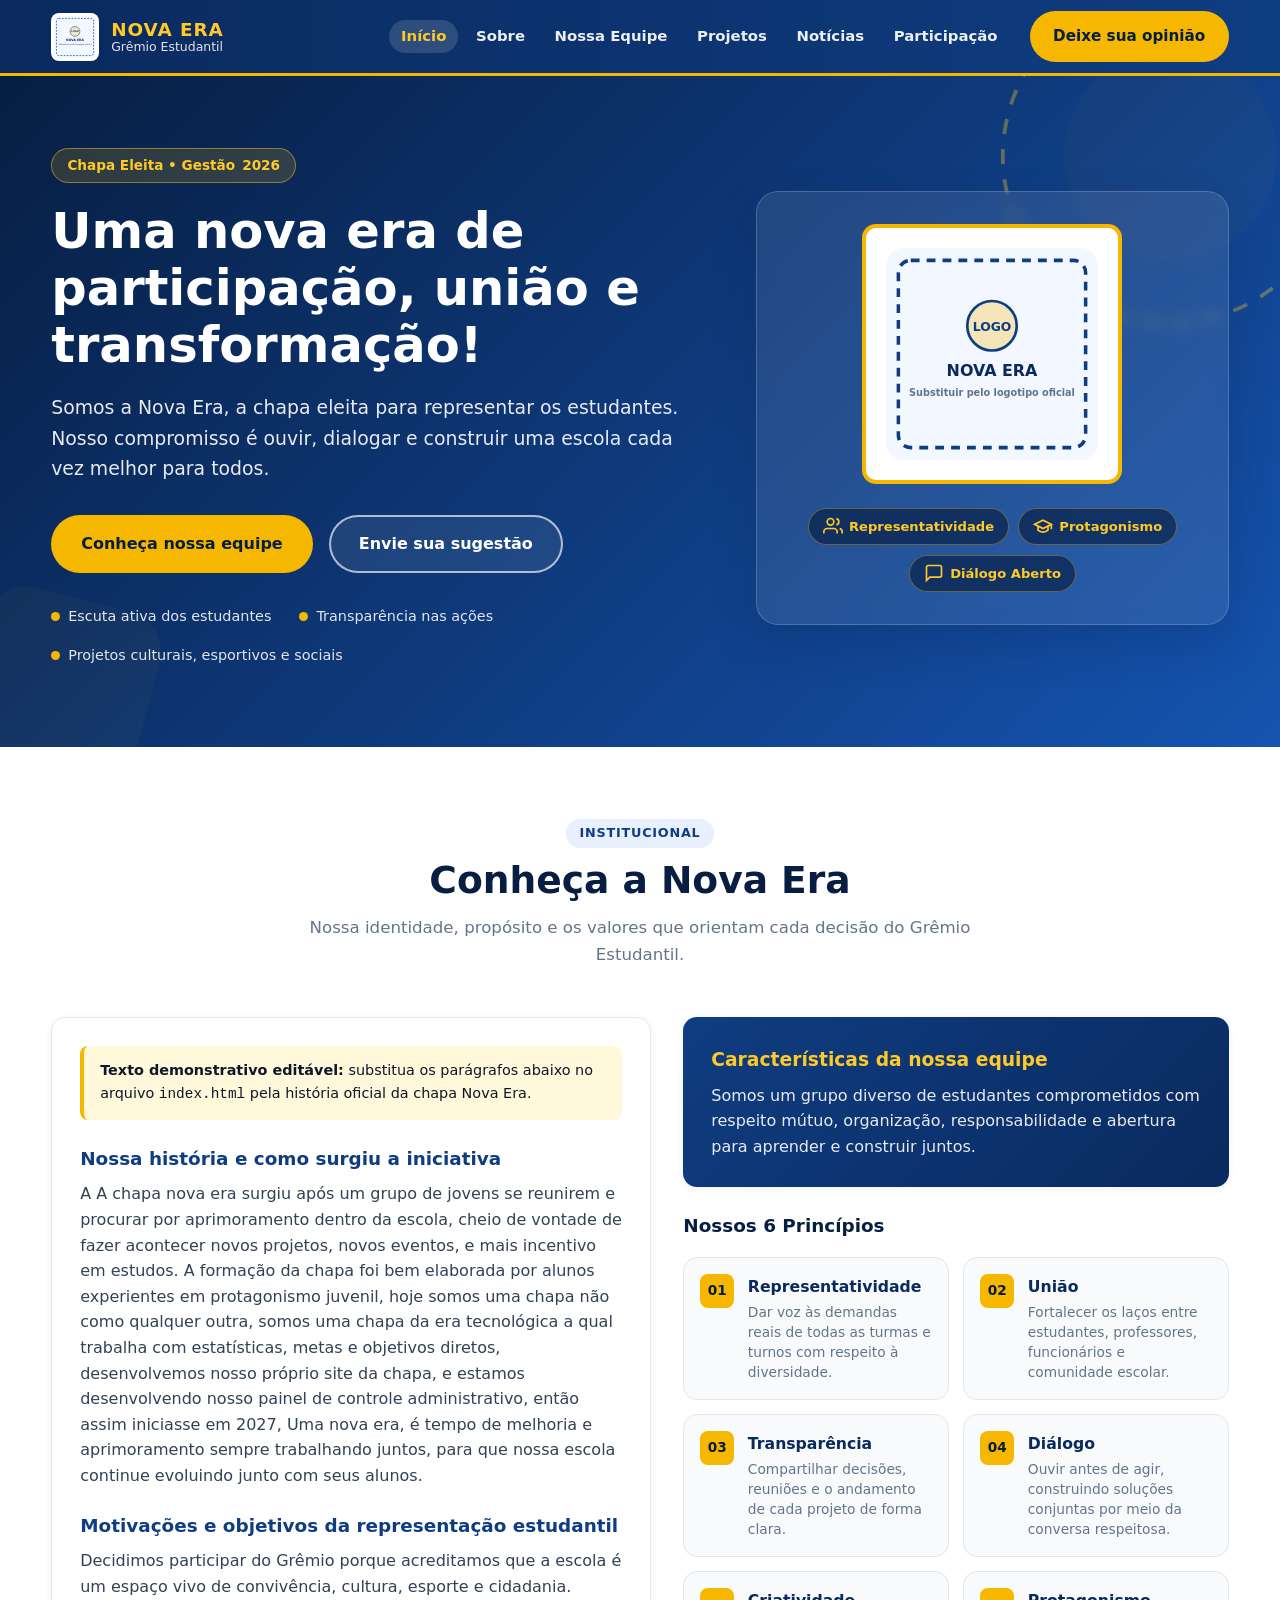
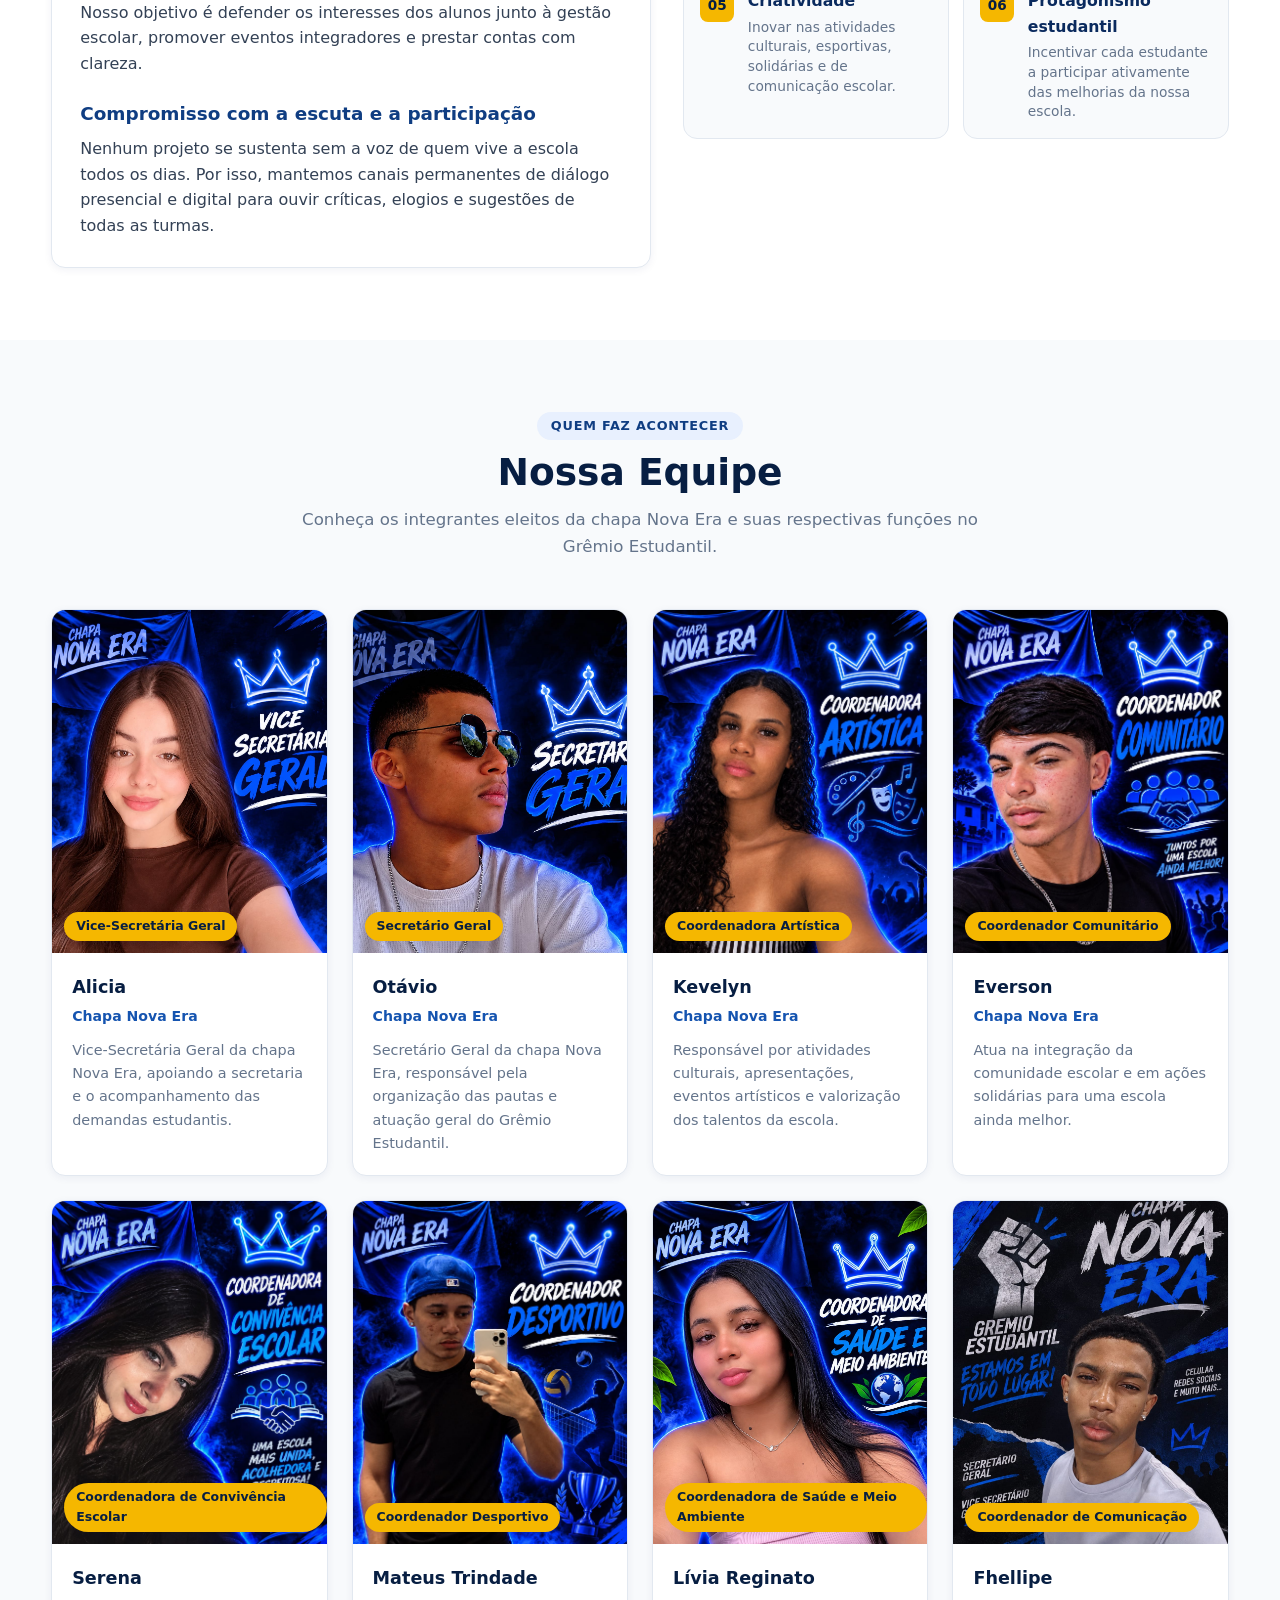
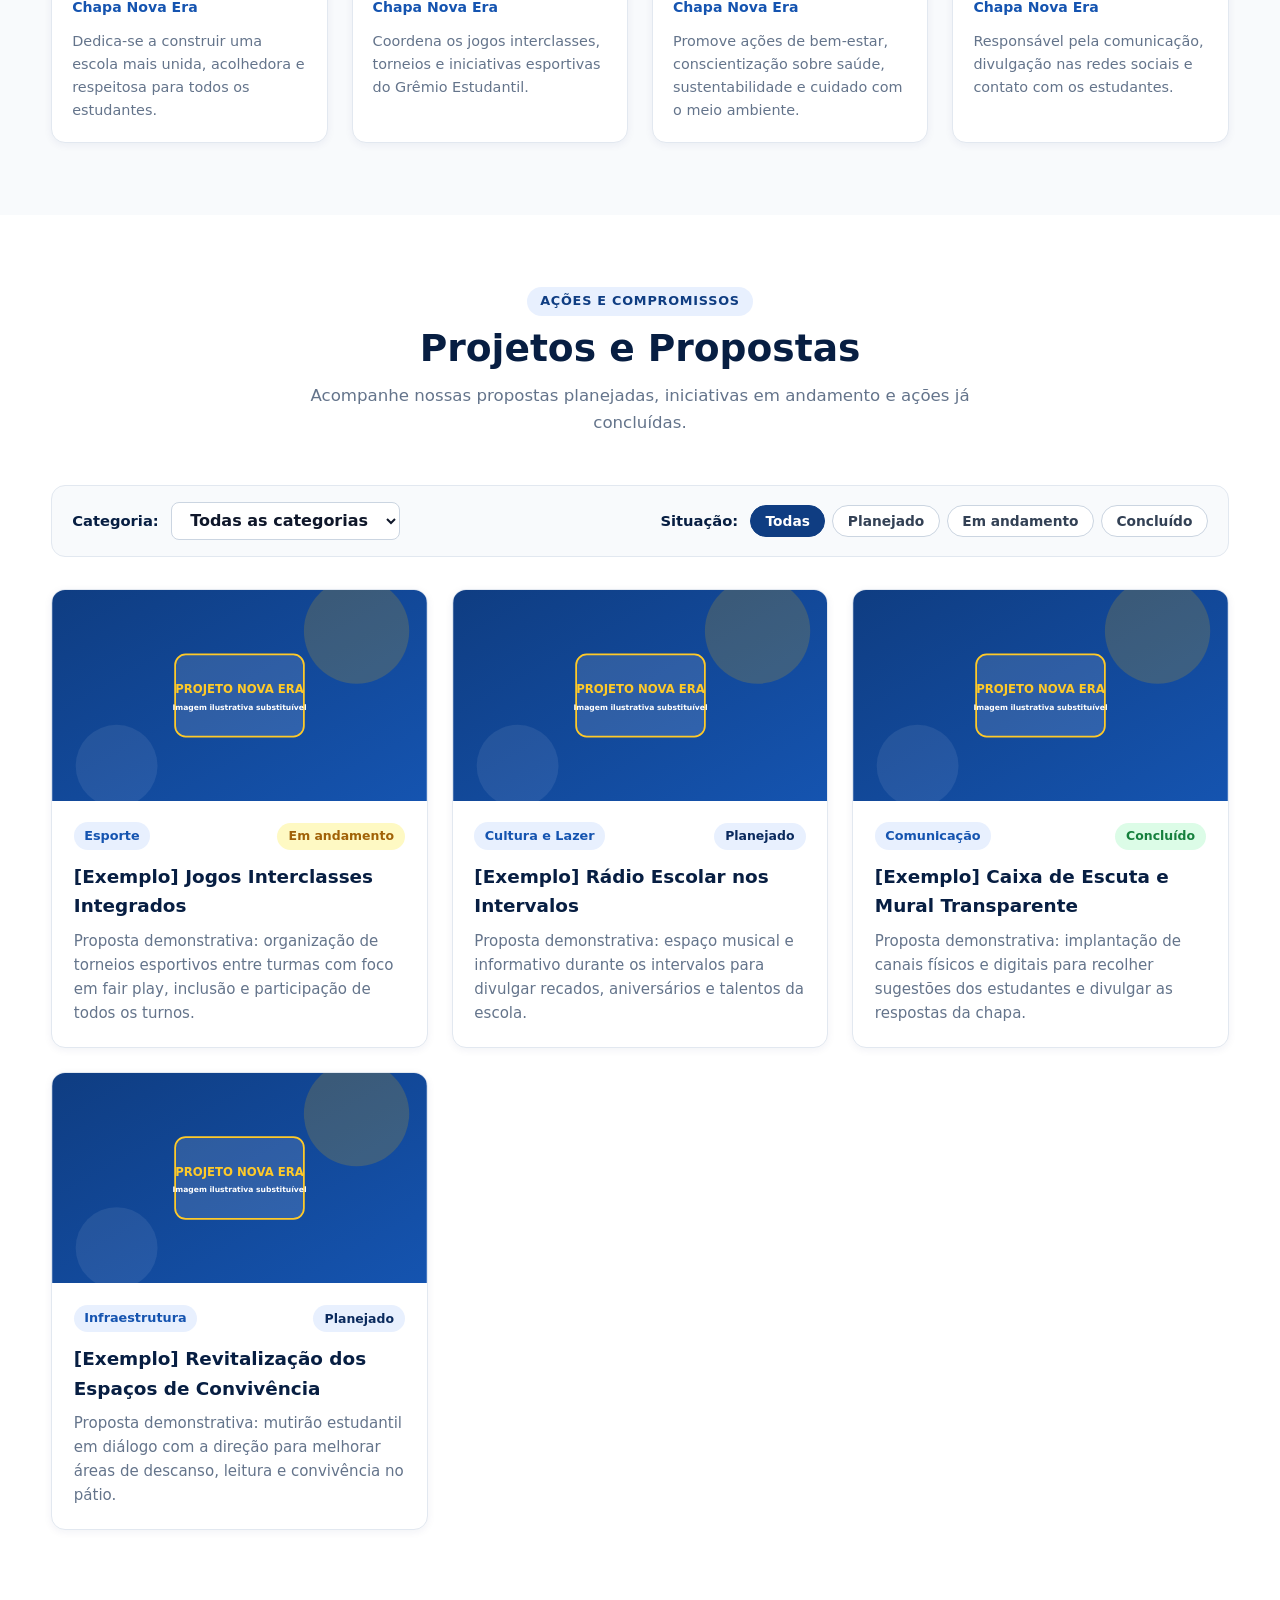
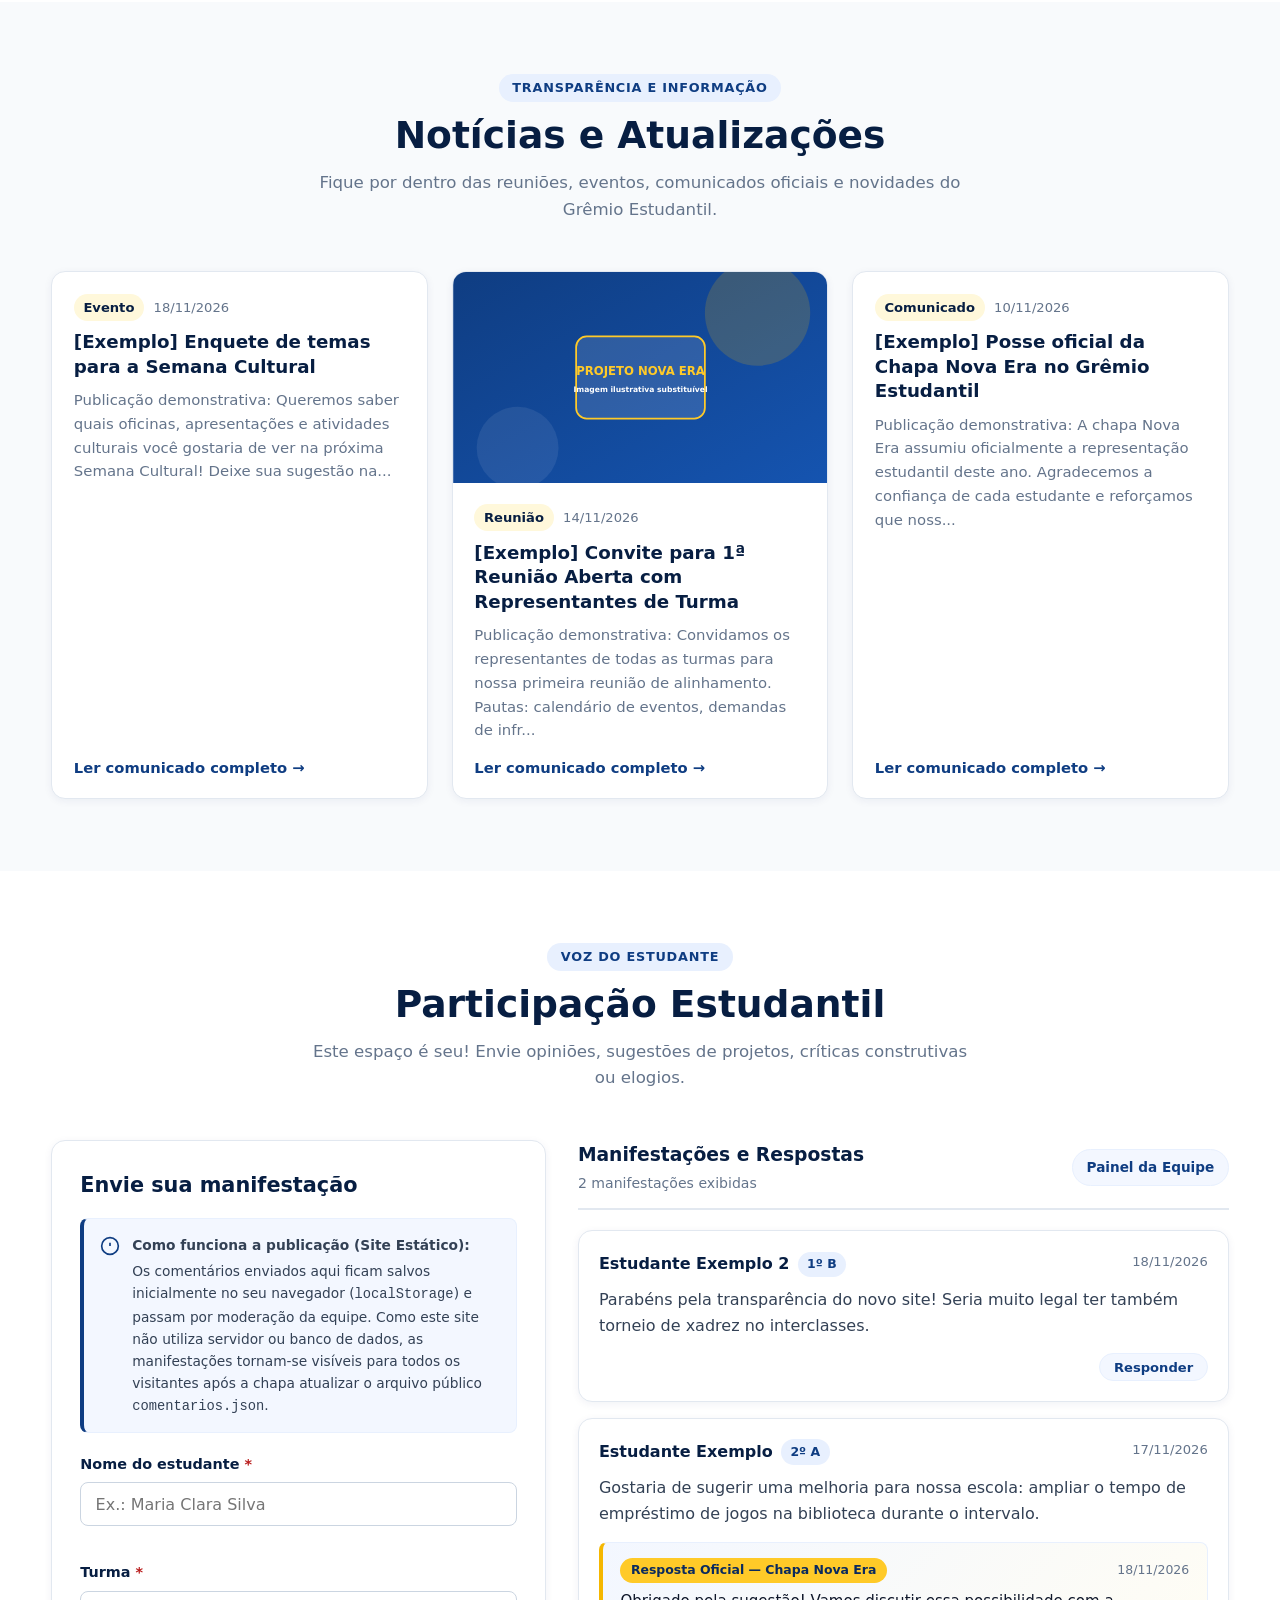
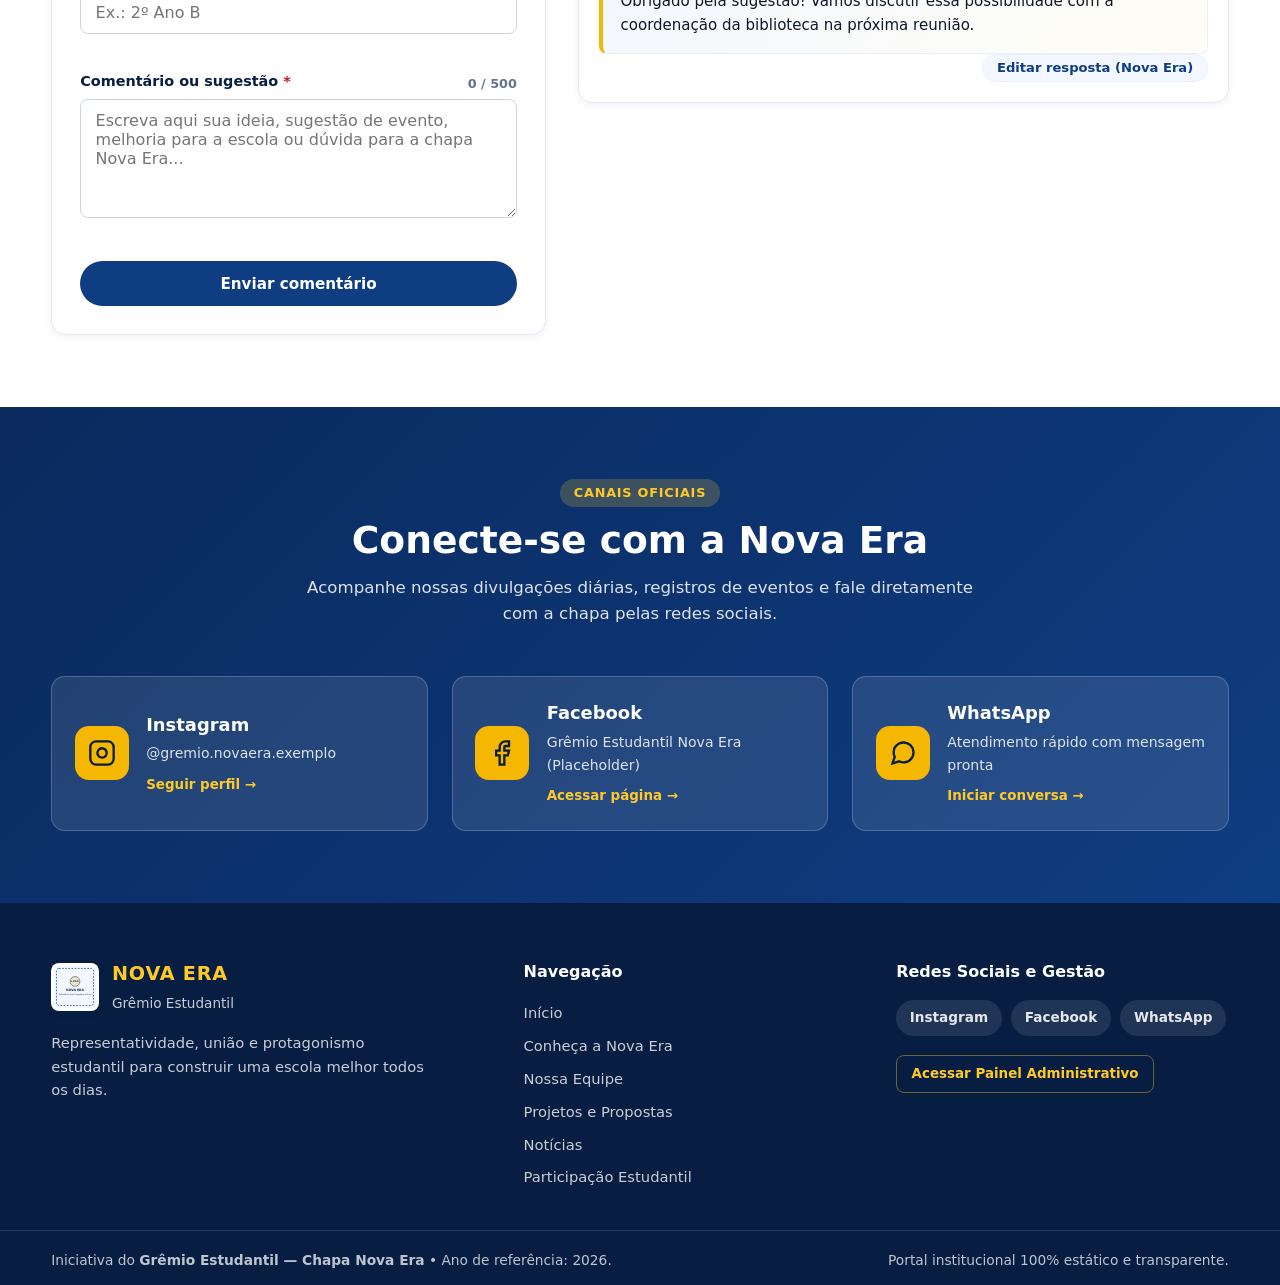
==== commit 728f86c5: "Update index.html" ====
--- a/index.html
+++ b/index.html
@@ -164,9 +164,7 @@
 
             <h3>Nossa história e como surgiu a iniciativa</h3>
             <p>
-               A chapa Nova Era nasceu a partir de conversas entre estudantes
-              de diferentes turmas e turnos que compartilhavam o mesmo desejo: aproximar o Grêmio Estudantil
-              do dia a dia da escola e transformar ideias coletivas em ações concretas.
+               A A chapa nova era surgiu após um grupo de jovens se reunirem e procurar por aprimoramento dentro da escola, cheio de vontade de fazer acontecer novos projetos, novos eventos, e mais incentivo em estudos. A formação da chapa foi bem elaborada por alunos experientes em protagonismo juvenil, hoje somos uma chapa não como qualquer outra, somos uma chapa da era tecnológica a qual trabalha com estatísticas, metas e objetivos diretos, desenvolvemos nosso próprio site da chapa, e estamos desenvolvendo nosso painel de controle administrativo, então assim iniciasse em 2027, Uma nova era, é tempo de melhoria e aprimoramento sempre trabalhando juntos, para que nossa escola continue evoluindo junto com seus alunos.
             </p>
 
             <h3>Motivações e objetivos da representação estudantil</h3>
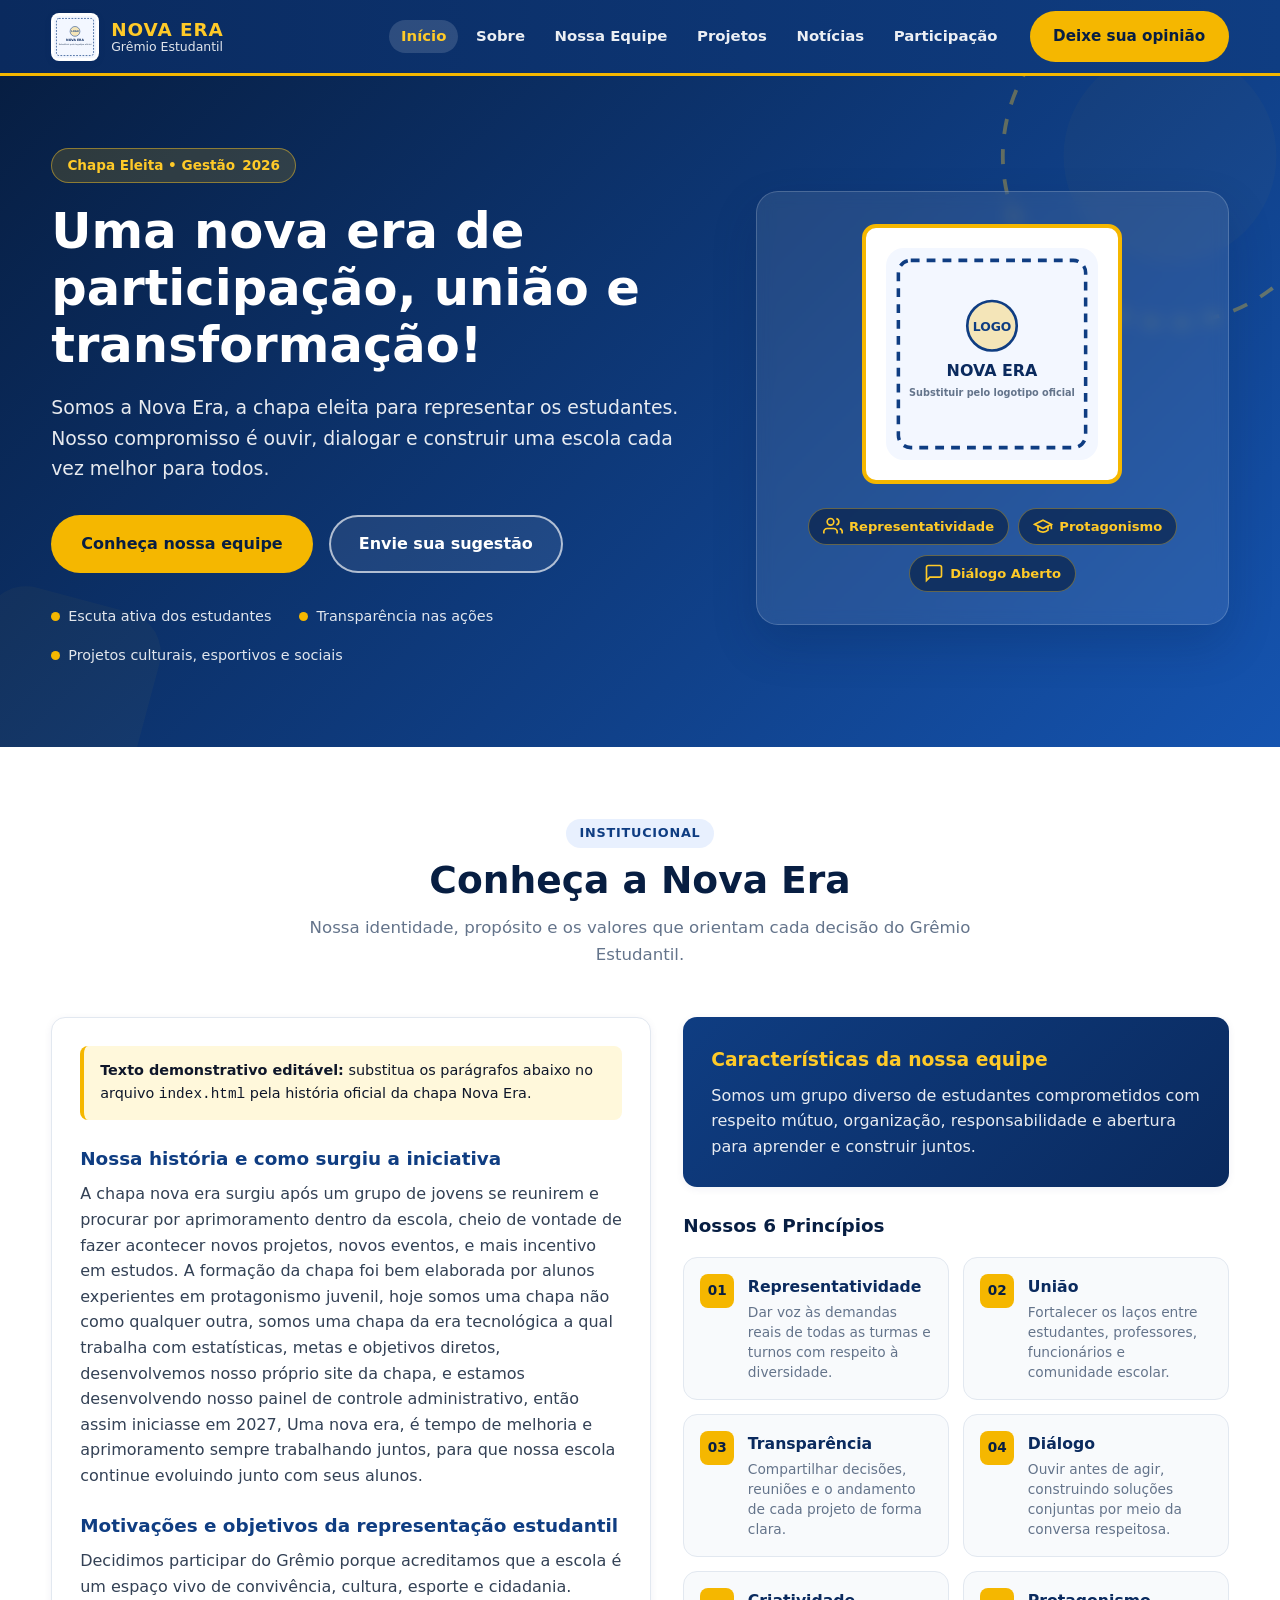
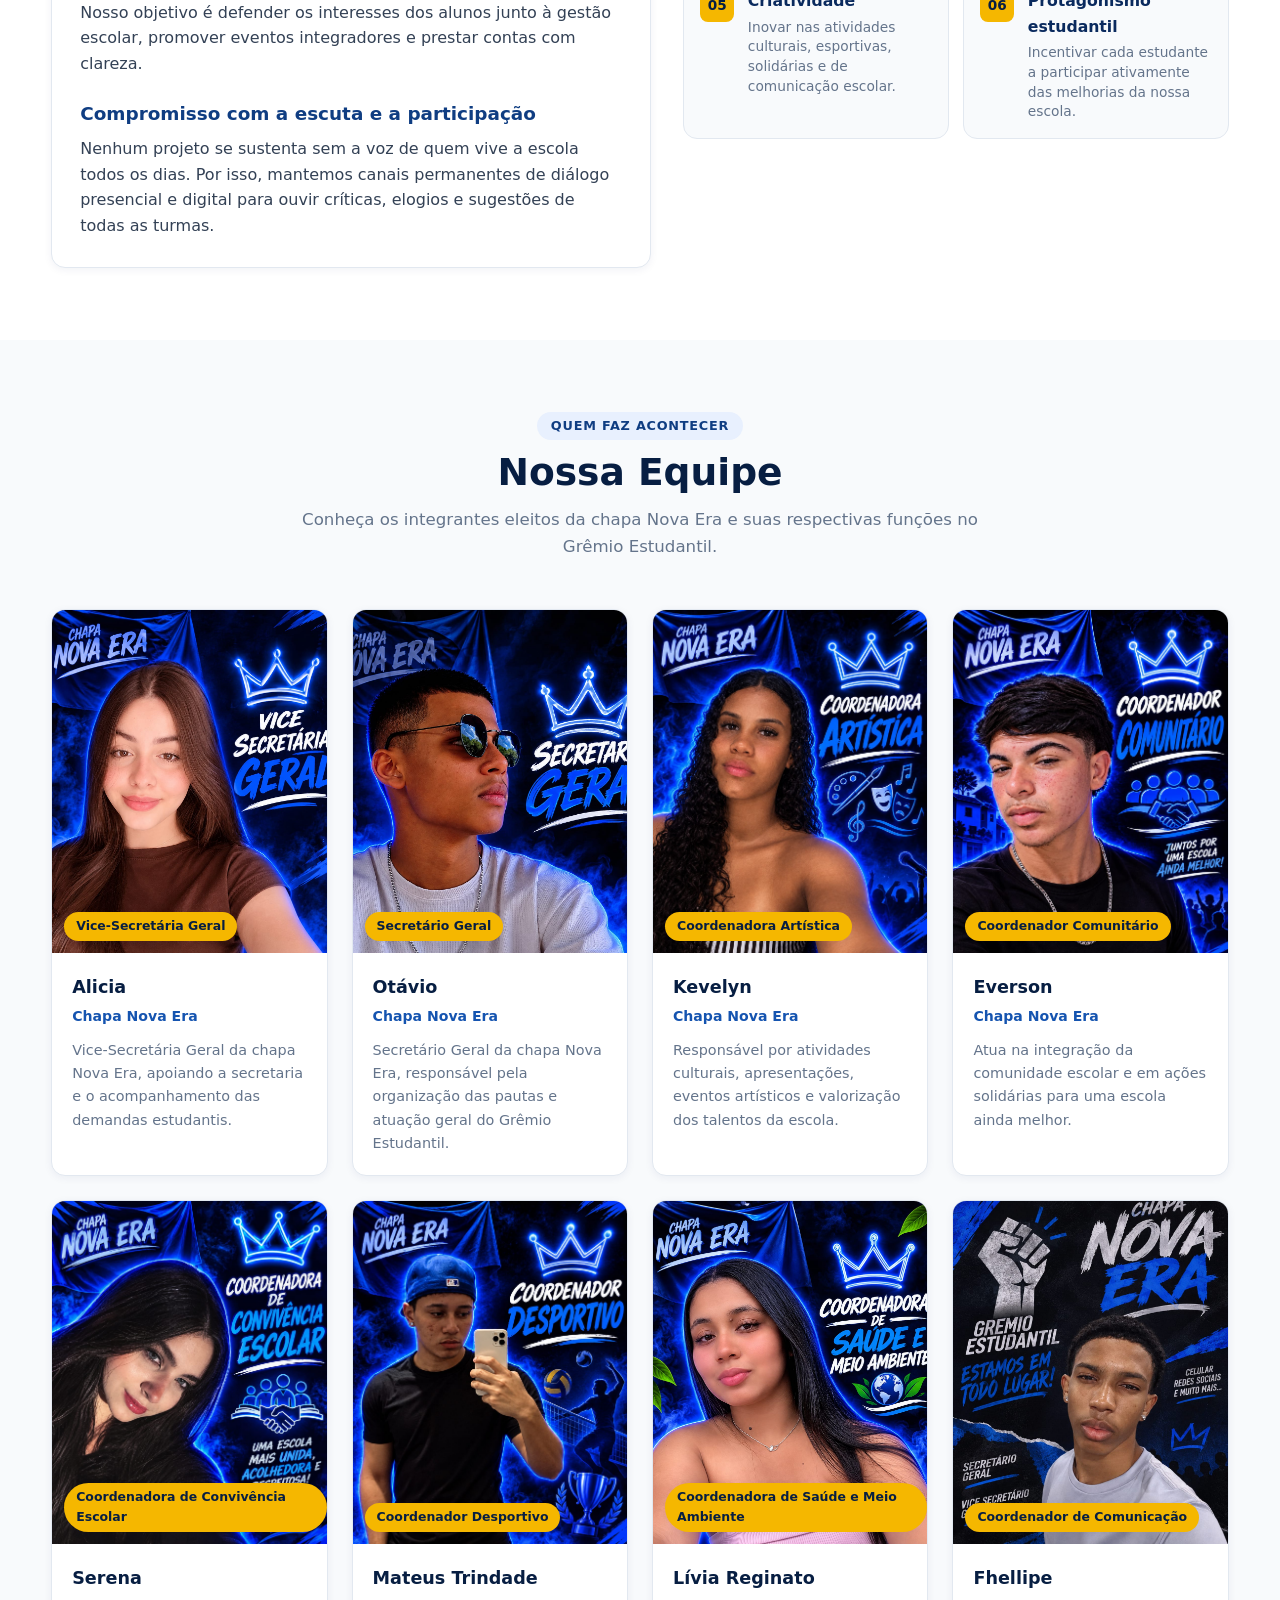
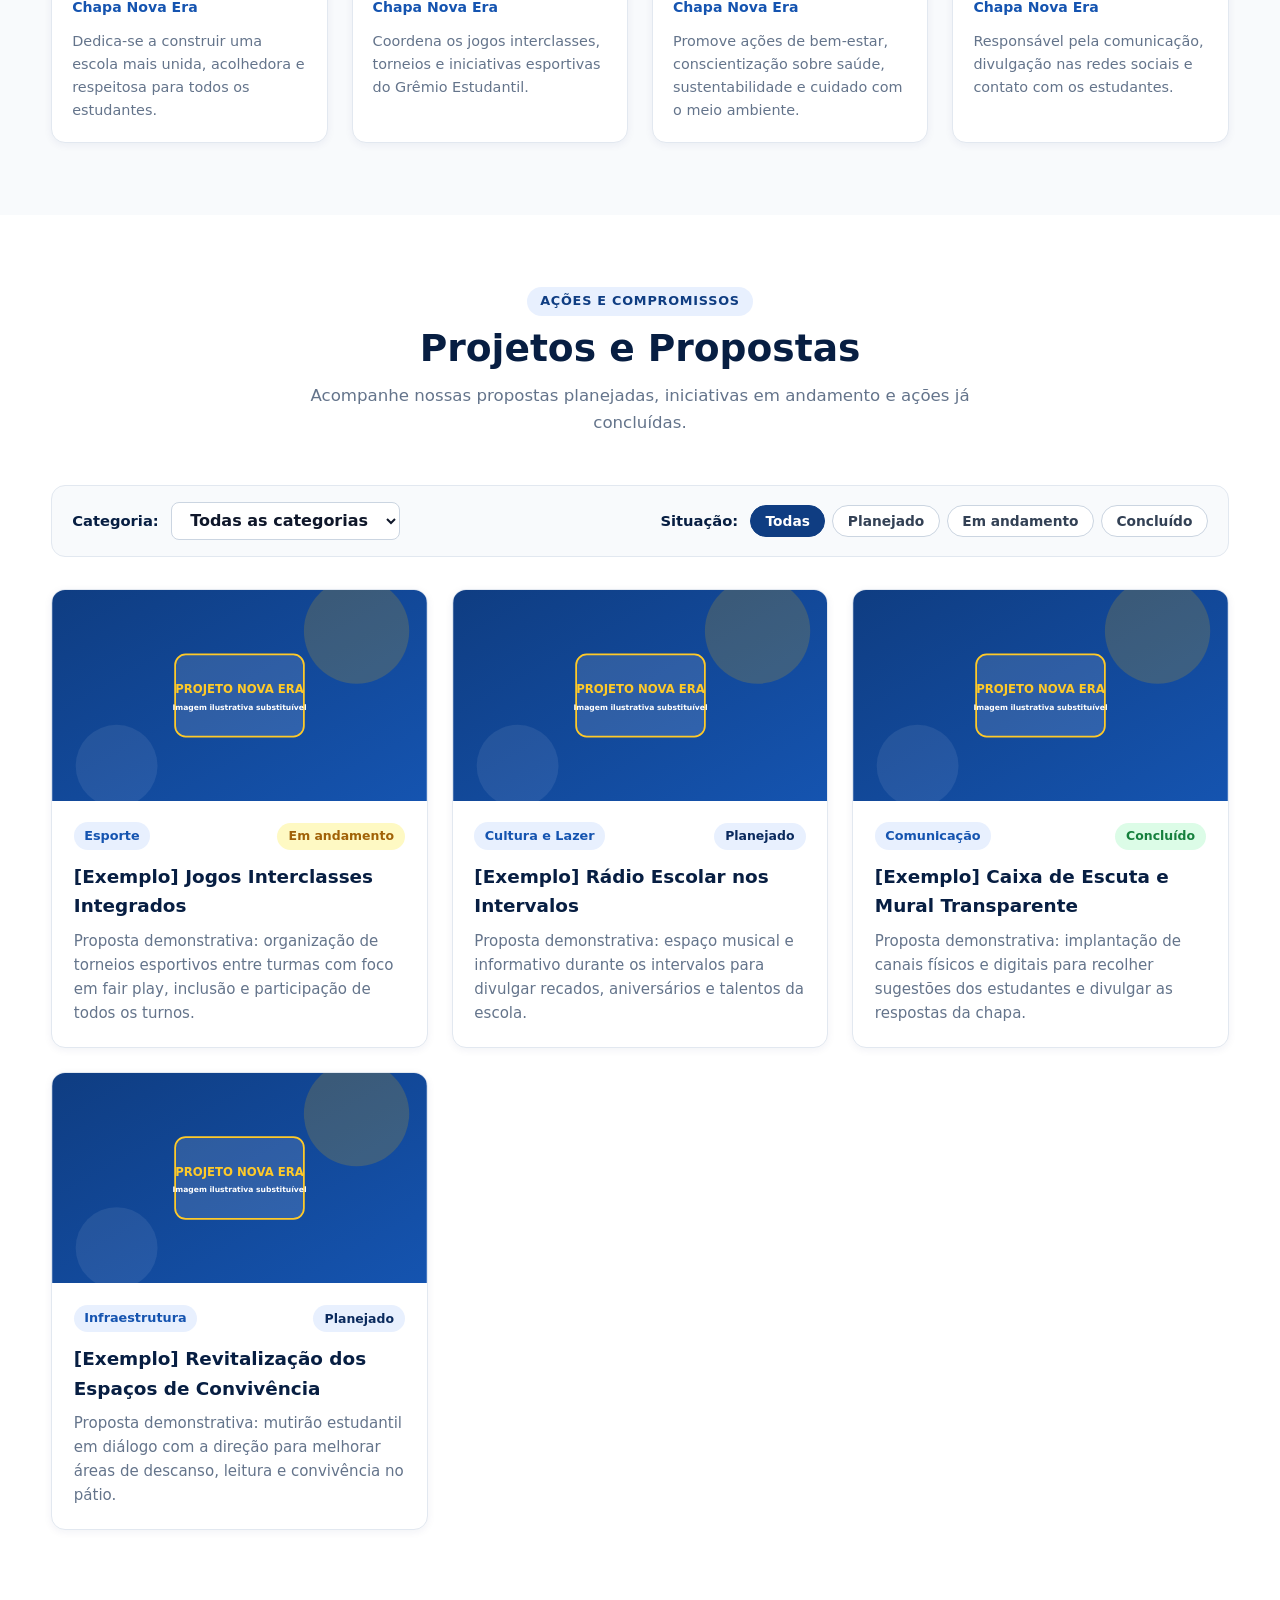
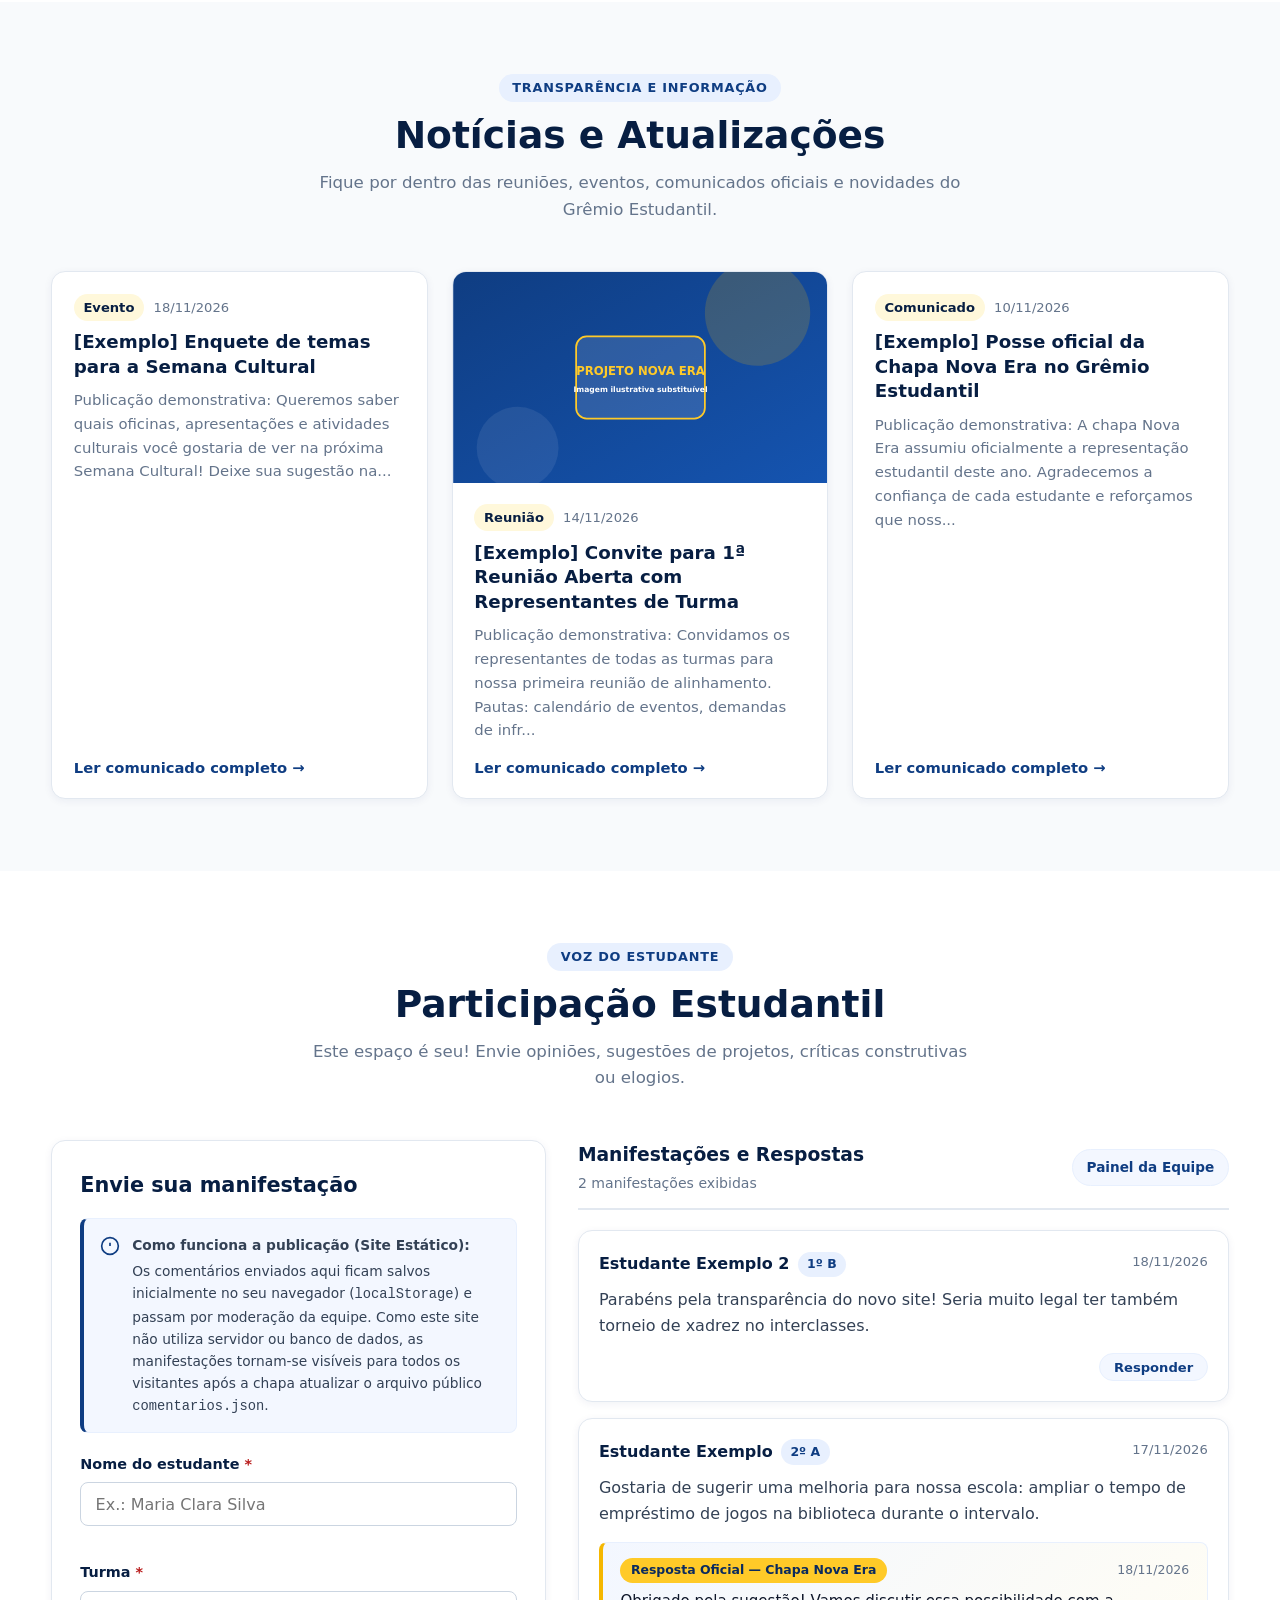
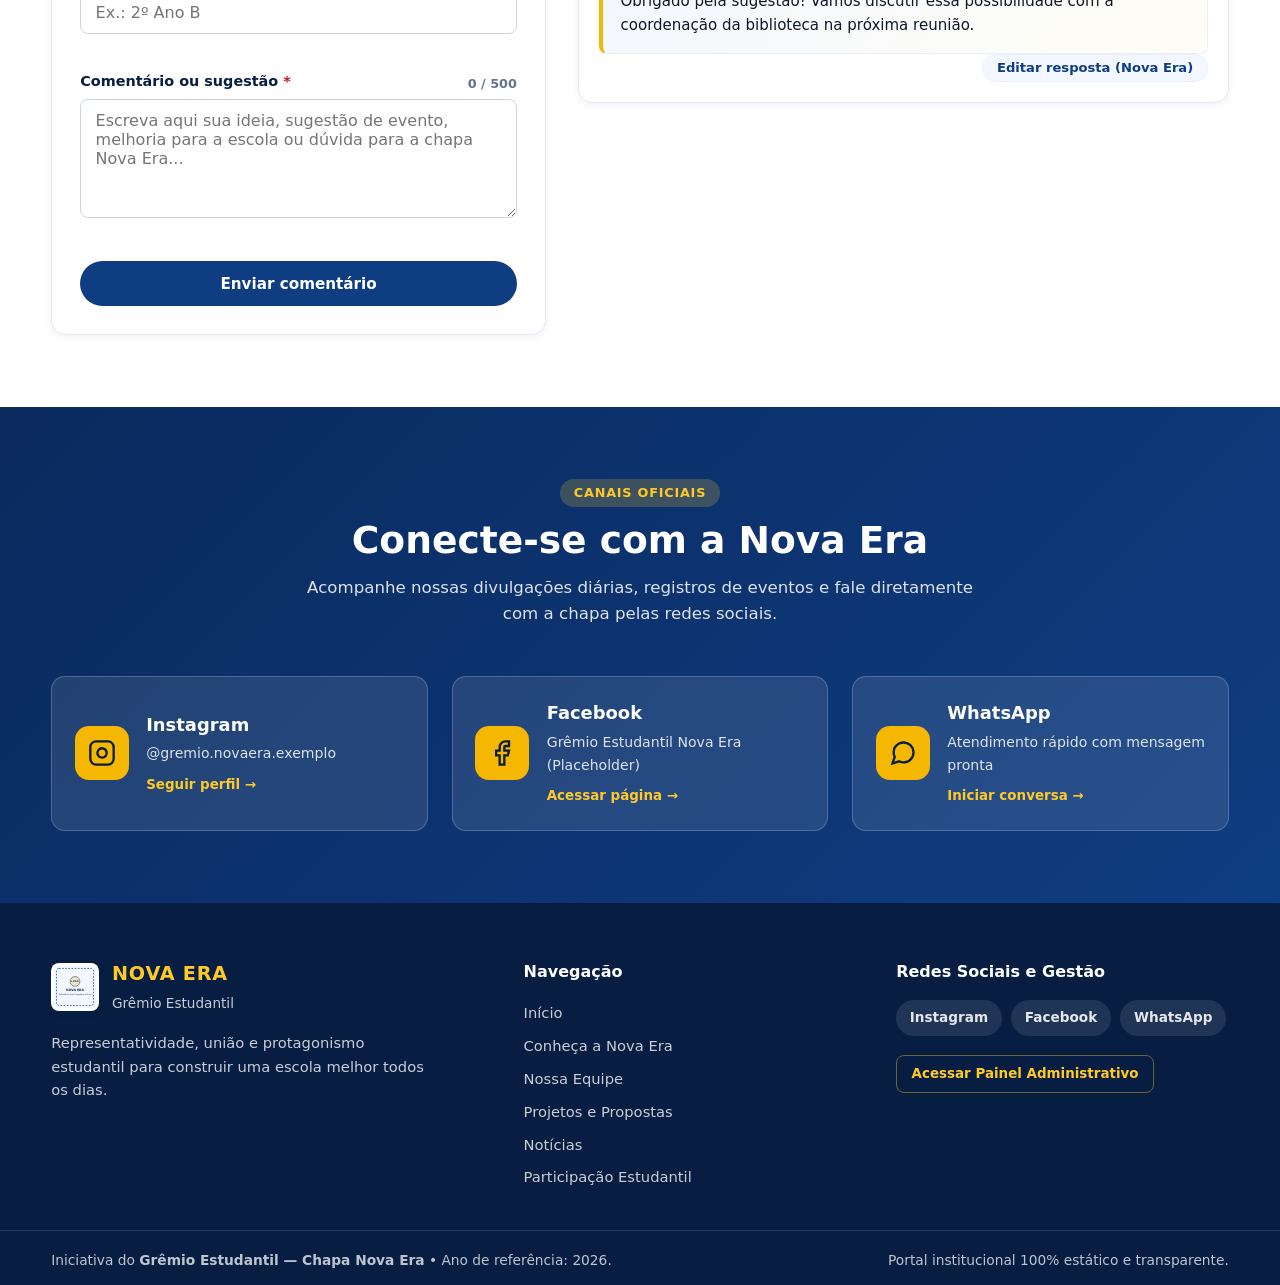
==== commit facec363: "Update index.html" ====
--- a/index.html
+++ b/index.html
@@ -164,7 +164,7 @@
 
             <h3>Nossa história e como surgiu a iniciativa</h3>
             <p>
-               A A chapa nova era surgiu após um grupo de jovens se reunirem e procurar por aprimoramento dentro da escola, cheio de vontade de fazer acontecer novos projetos, novos eventos, e mais incentivo em estudos. A formação da chapa foi bem elaborada por alunos experientes em protagonismo juvenil, hoje somos uma chapa não como qualquer outra, somos uma chapa da era tecnológica a qual trabalha com estatísticas, metas e objetivos diretos, desenvolvemos nosso próprio site da chapa, e estamos desenvolvendo nosso painel de controle administrativo, então assim iniciasse em 2027, Uma nova era, é tempo de melhoria e aprimoramento sempre trabalhando juntos, para que nossa escola continue evoluindo junto com seus alunos.
+               A chapa nova era surgiu após um grupo de jovens se reunirem e procurar por aprimoramento dentro da escola, cheio de vontade de fazer acontecer novos projetos, novos eventos, e mais incentivo em estudos. A formação da chapa foi bem elaborada por alunos experientes em protagonismo juvenil, hoje somos uma chapa não como qualquer outra, somos uma chapa da era tecnológica a qual trabalha com estatísticas, metas e objetivos diretos, desenvolvemos nosso próprio site da chapa, e estamos desenvolvendo nosso painel de controle administrativo, então assim iniciasse em 2027, Uma nova era, é tempo de melhoria e aprimoramento sempre trabalhando juntos, para que nossa escola continue evoluindo junto com seus alunos.
             </p>
 
             <h3>Motivações e objetivos da representação estudantil</h3>
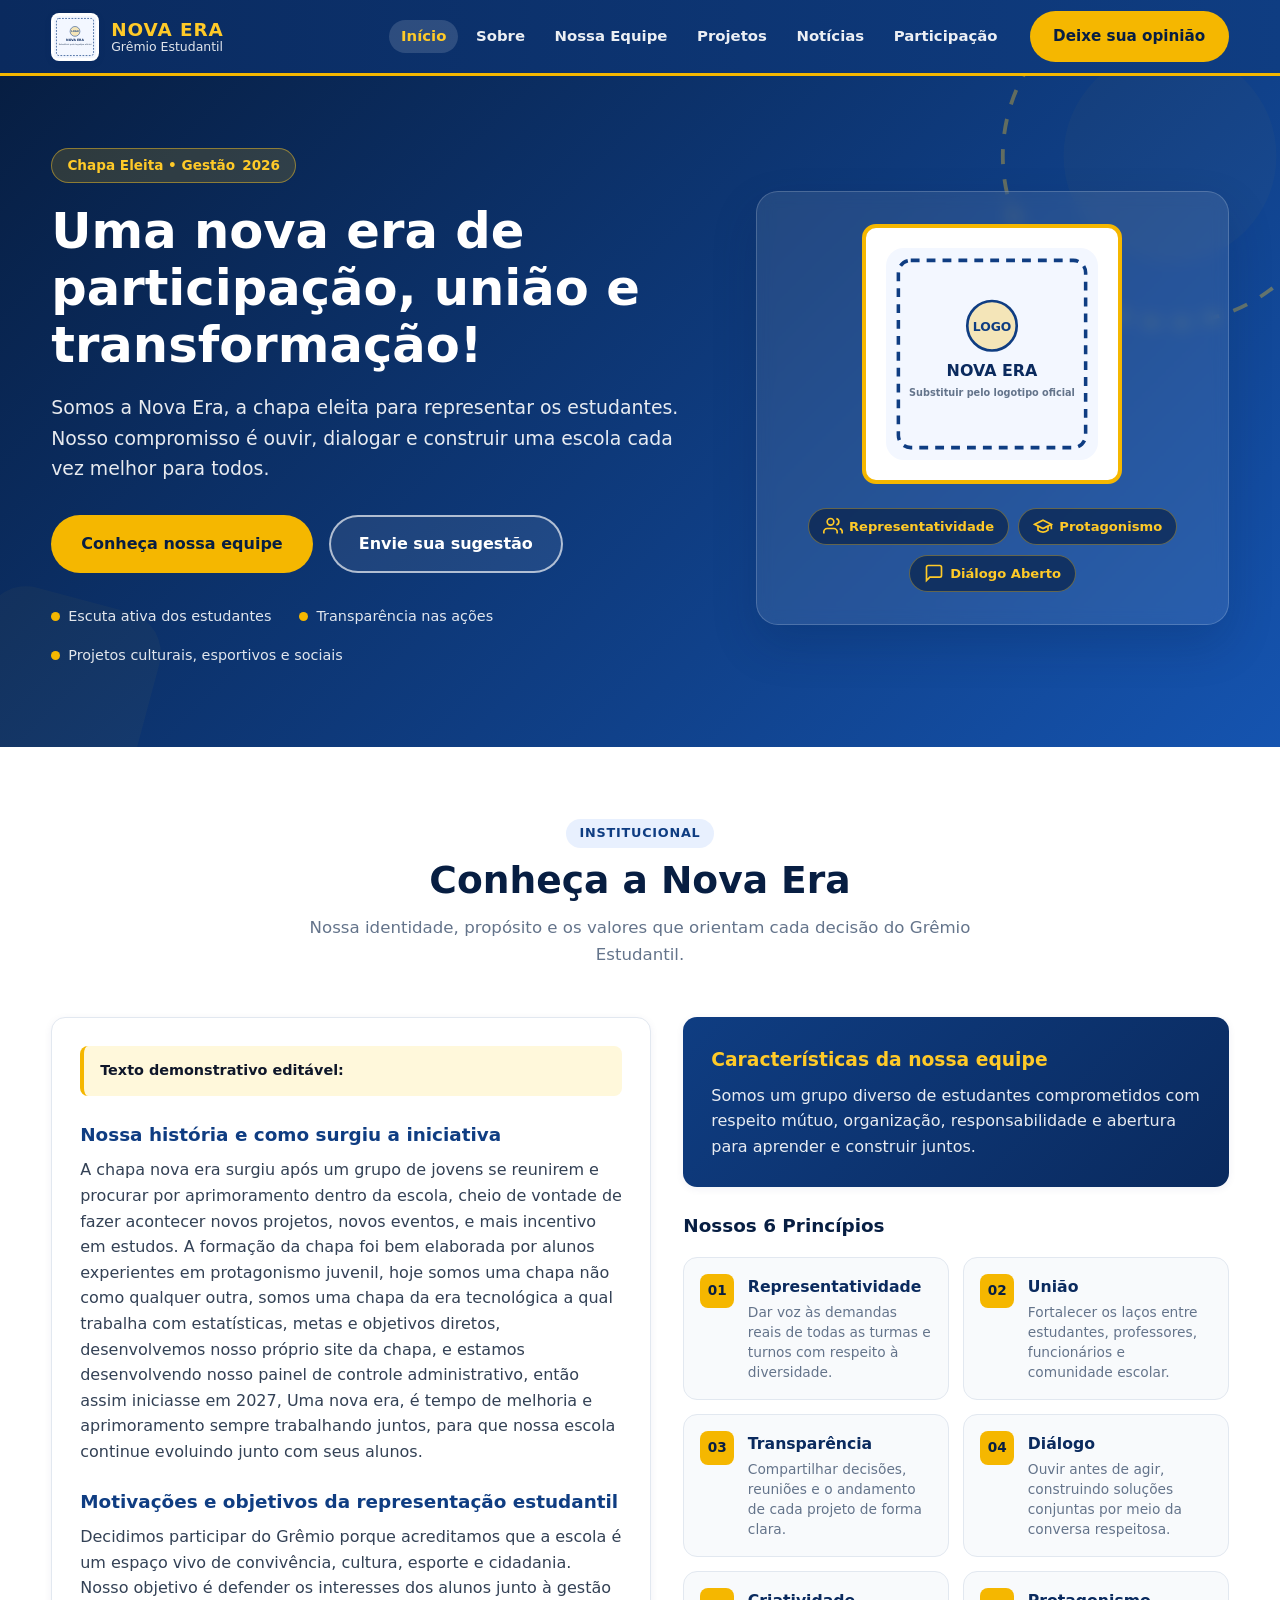
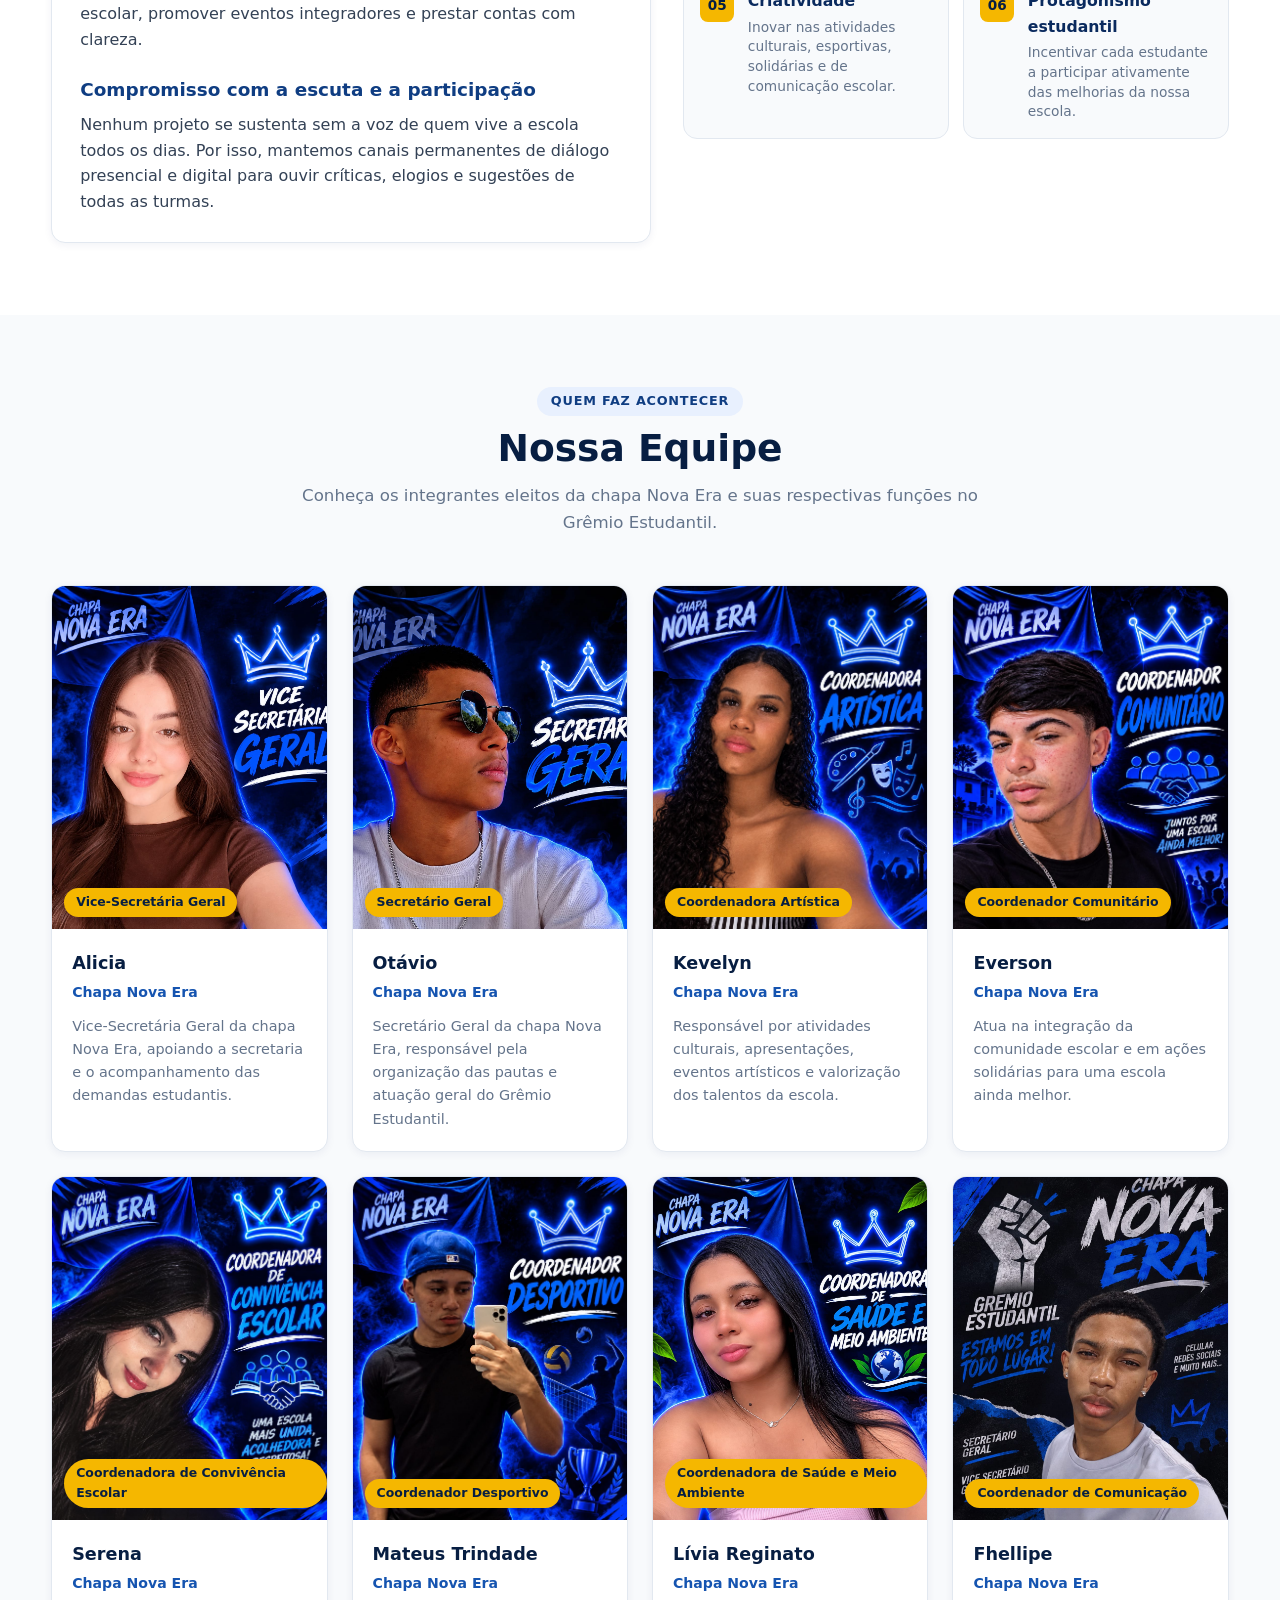
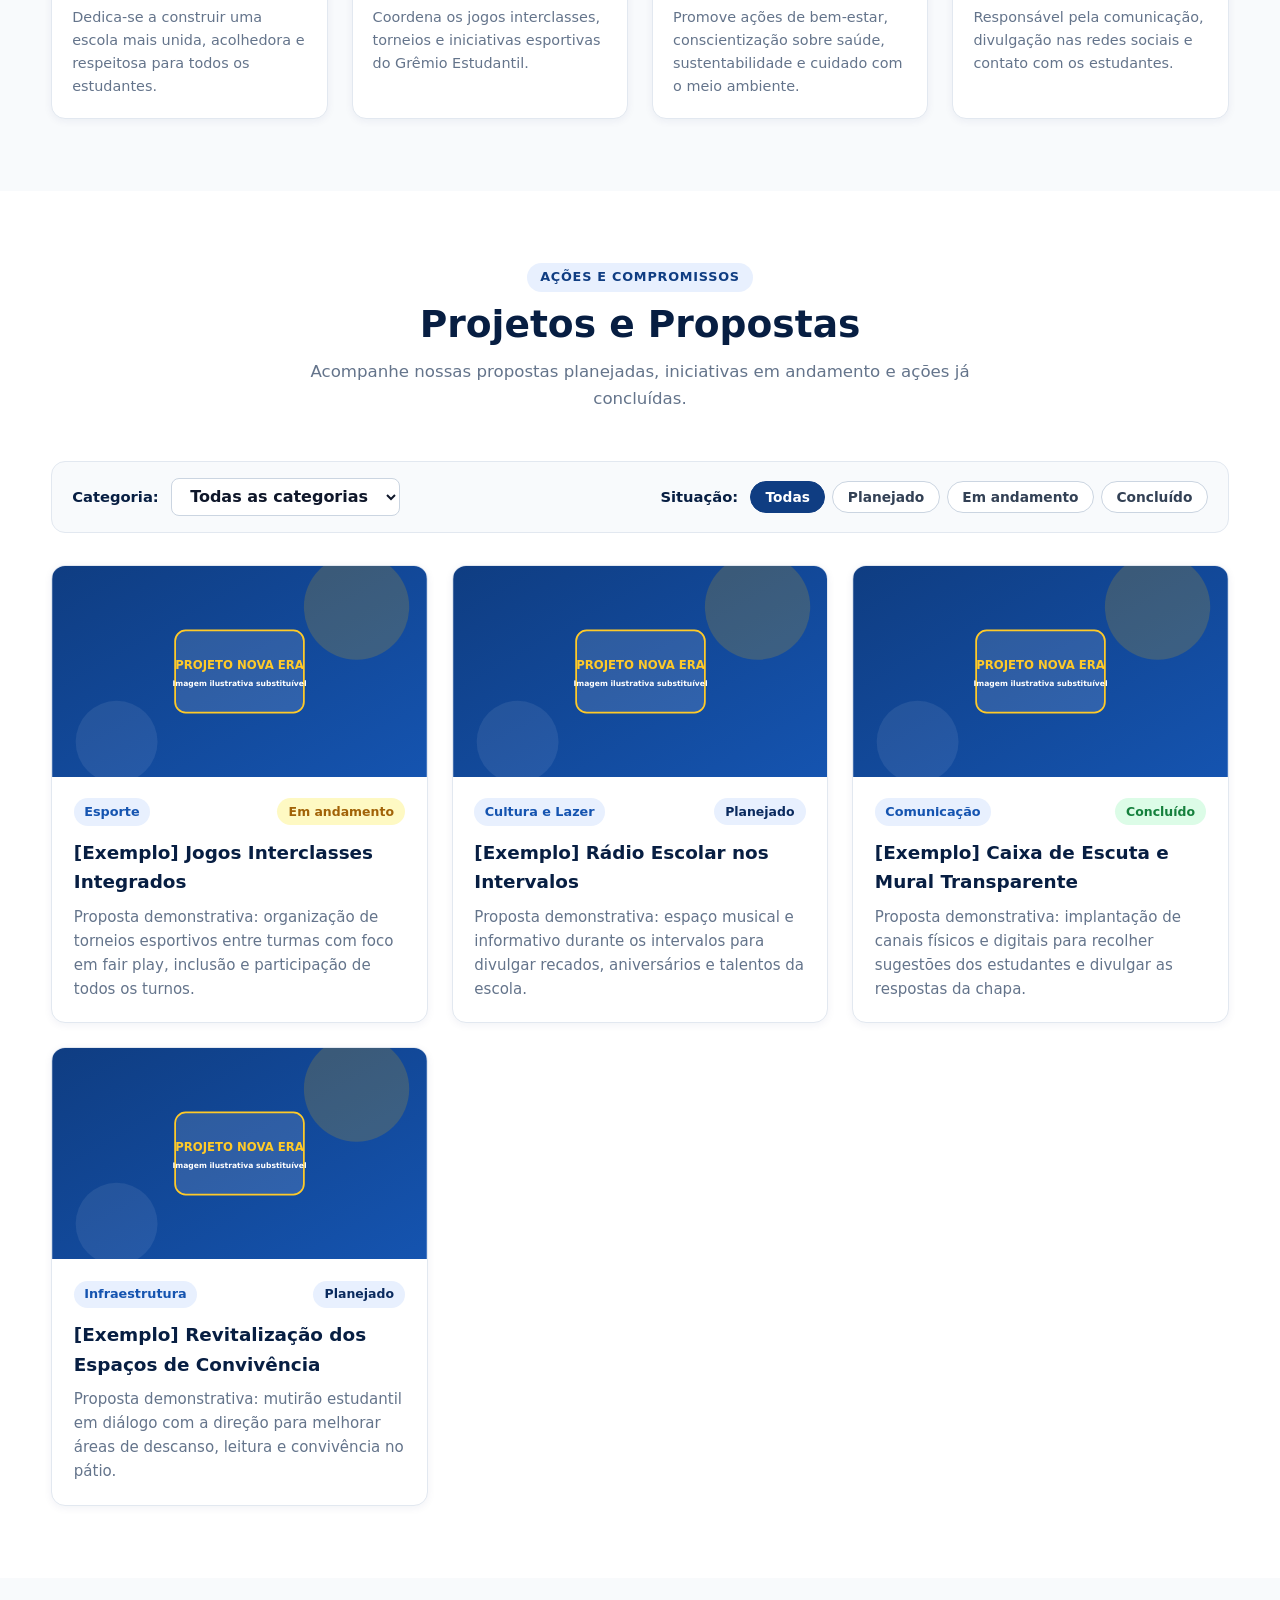
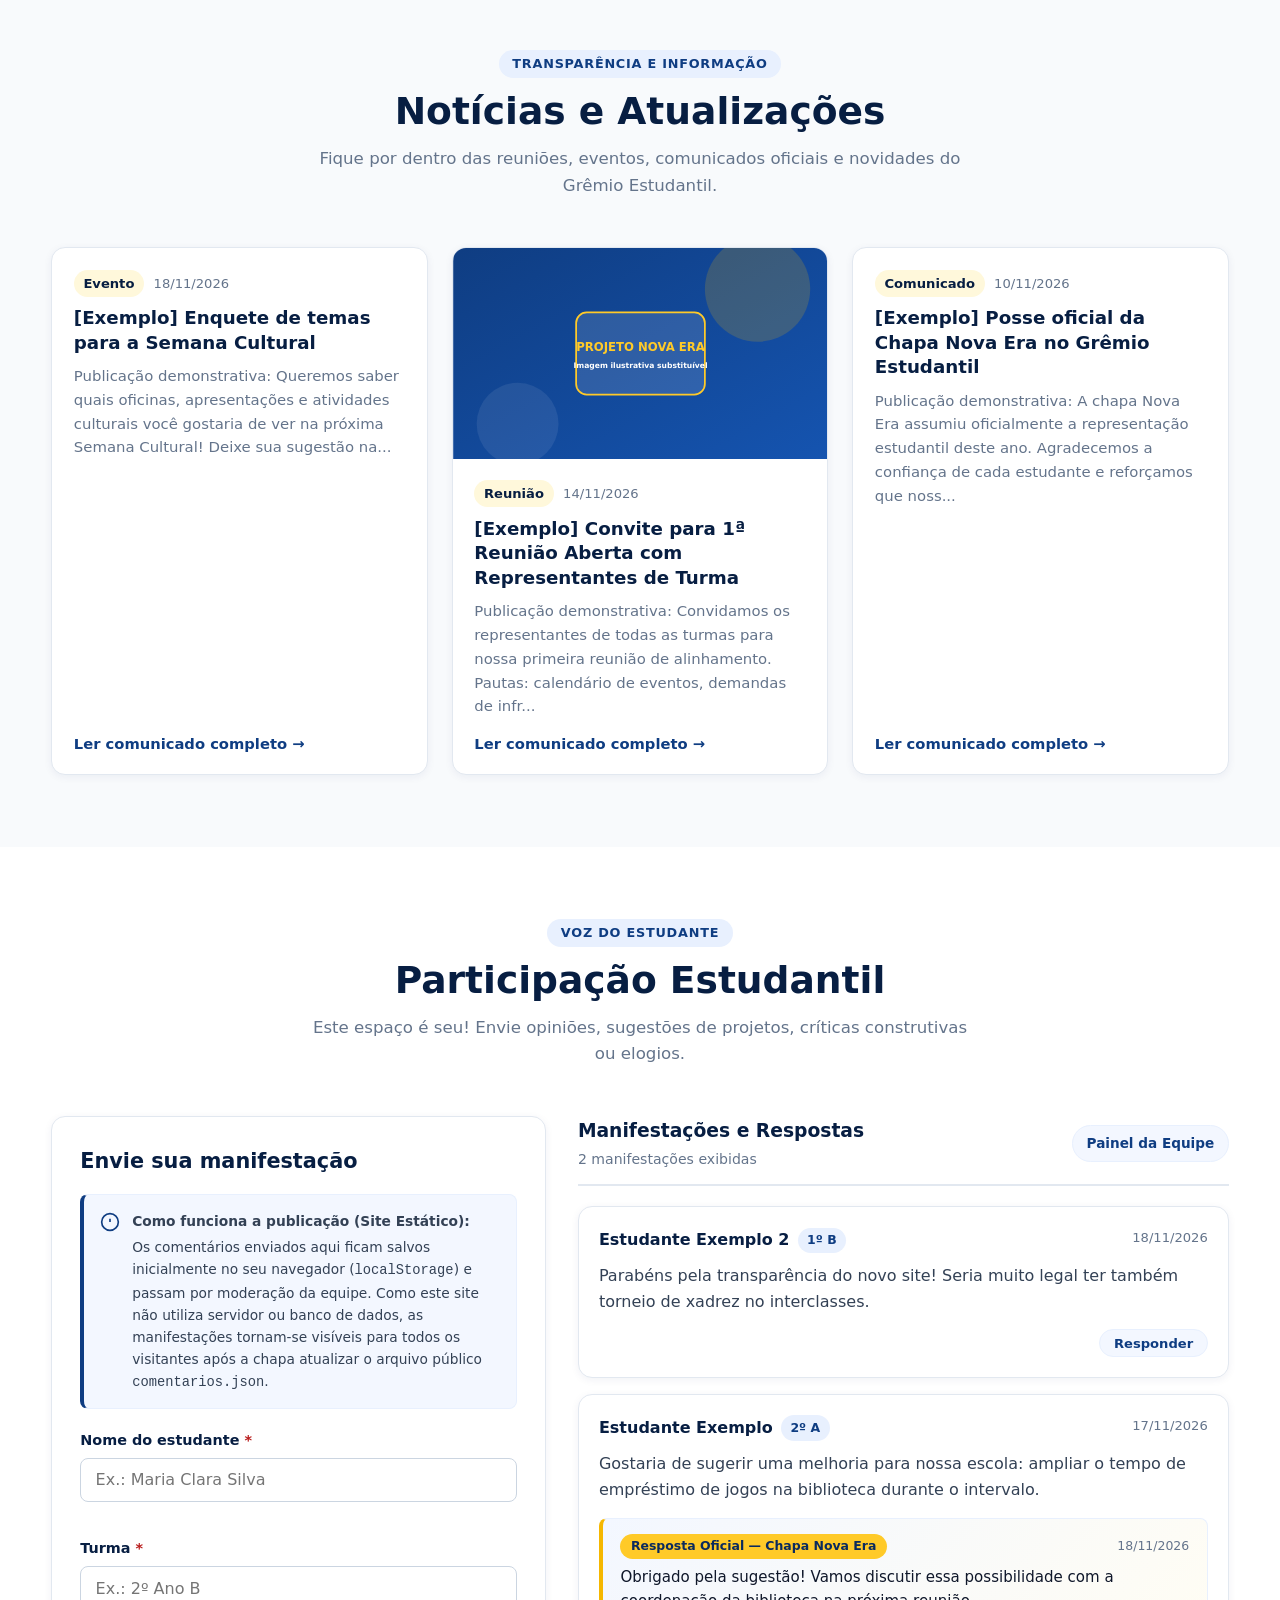
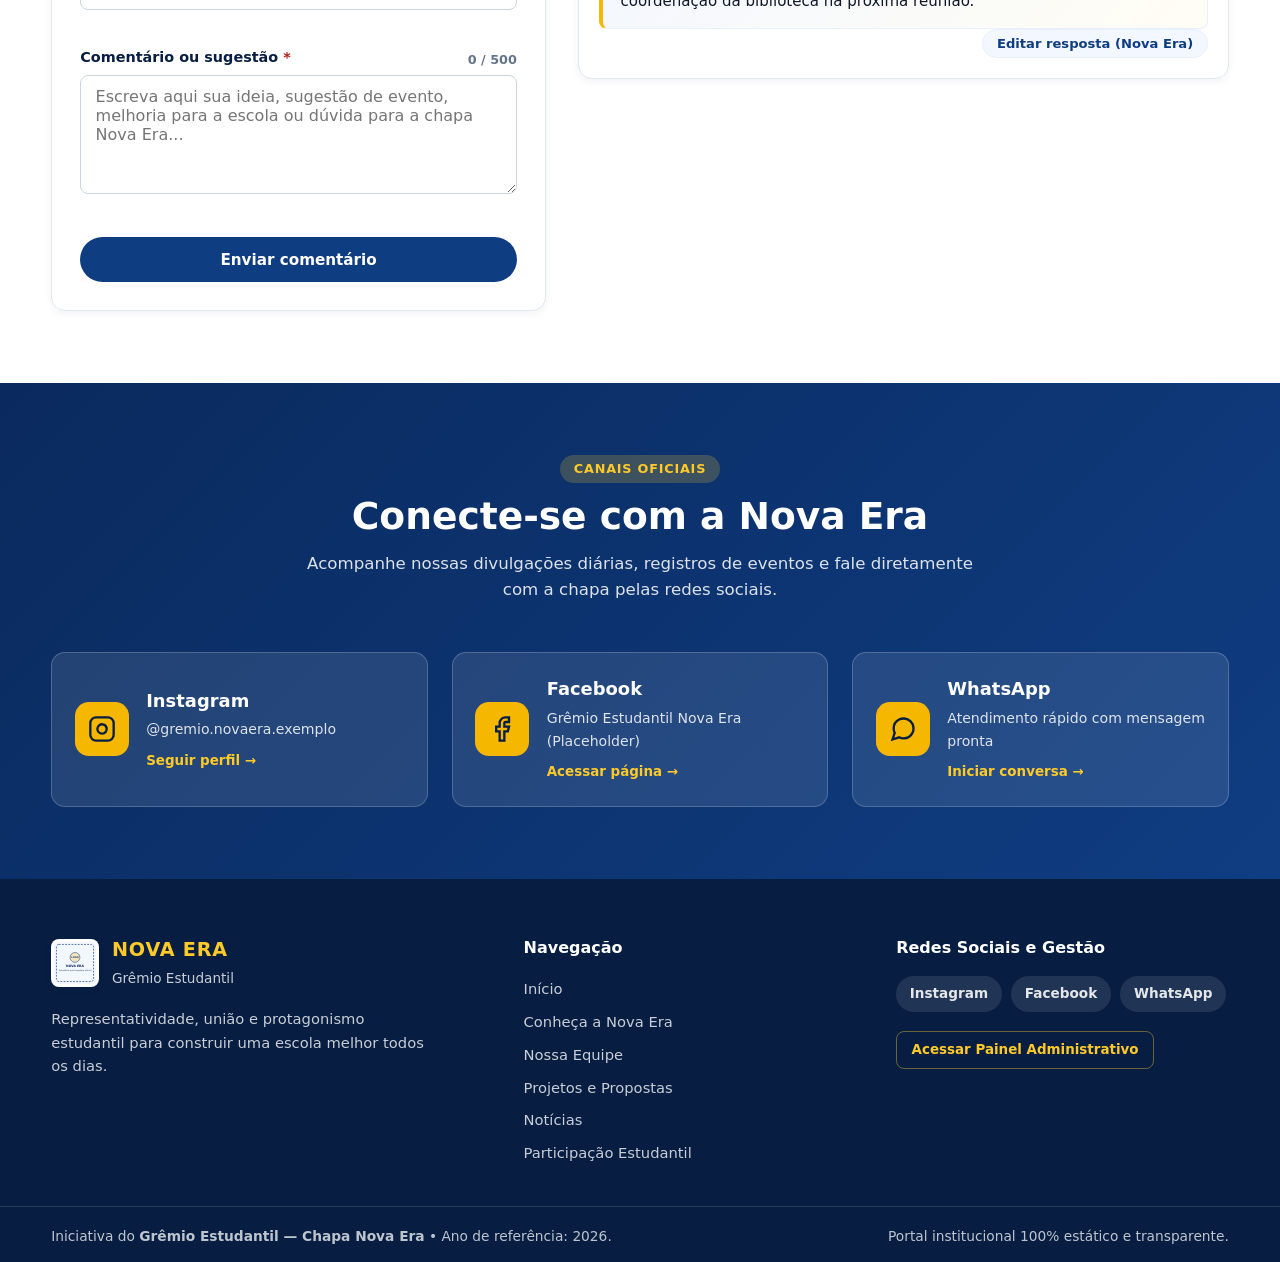
==== commit 07aad014: "Update index.html" ====
--- a/index.html
+++ b/index.html
@@ -158,8 +158,7 @@
         <div class="sobre-grid">
           <article class="sobre-story card">
             <div class="editable-notice" role="note">
-              <strong>Texto demonstrativo editável:</strong> substitua os parágrafos abaixo no arquivo
-              <code>index.html</code> pela história oficial da chapa Nova Era.
+              <strong>Texto demonstrativo editável:</strong> 
             </div>
 
             <h3>Nossa história e como surgiu a iniciativa</h3>
